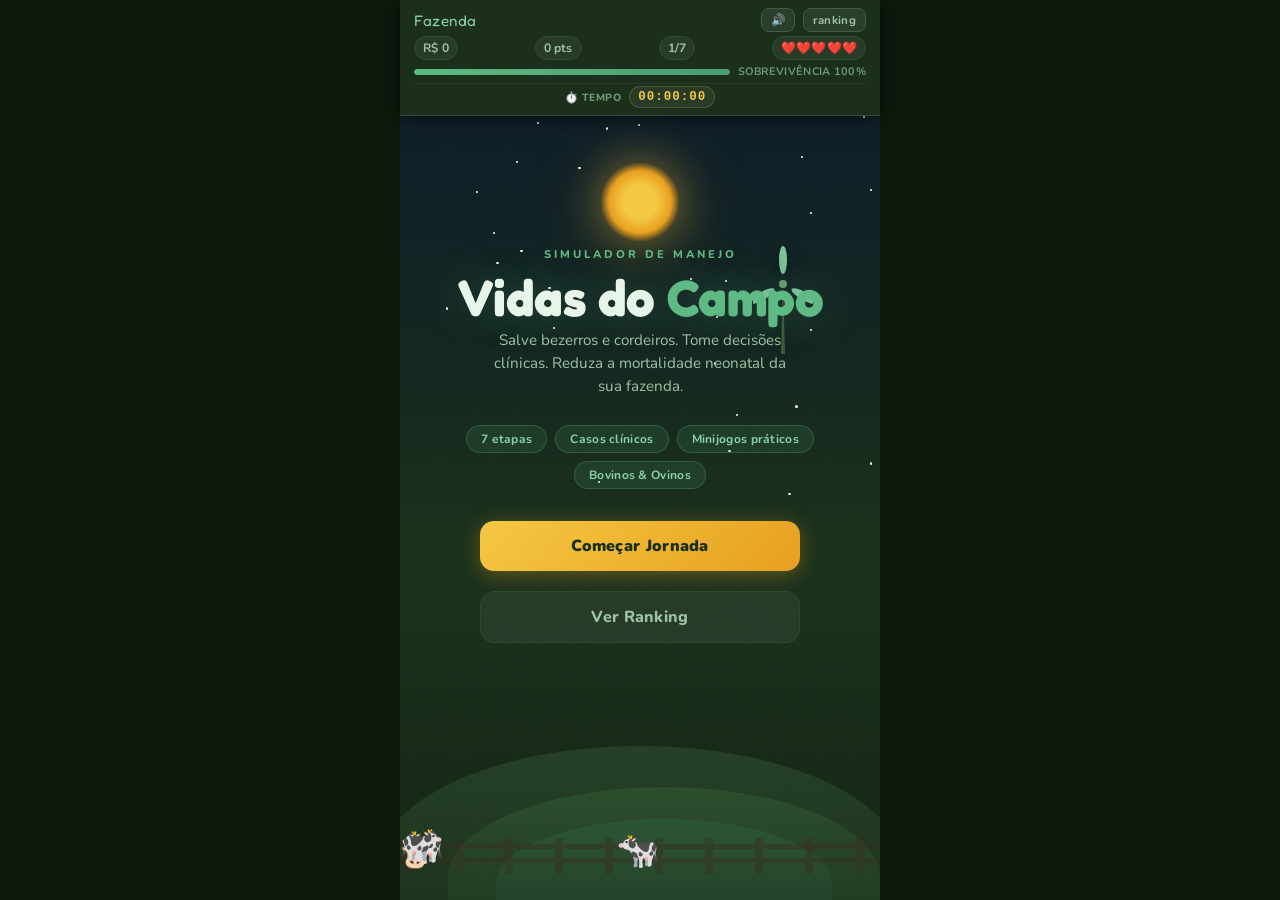
==== index.html @ 90922322 "Rename index2.html to index.html" ====
<!DOCTYPE html>
<html lang="pt-BR">
<head>
    <meta charset="UTF-8">
    <meta name="viewport" content="width=device-width, initial-scale=1.0, maximum-scale=1.0, user-scalable=no">
    <title>Vidas do Campo</title>
    <link href="https://fonts.googleapis.com/css2?family=Nunito:wght@400;600;700;800;900&family=Fredoka+One&display=swap" rel="stylesheet">
    <link rel="stylesheet" href="style2.css">
</head>
<body>
<div id="app">

    <!-- ===== HUD ===== -->
    <div id="hud">
        <div class="hud-row">
            <span id="hud-farm">Fazenda</span>
            <span style="display:flex;gap:8px;align-items:center;">
                <button id="btn-mute" onclick="toggleMute()">🔊</button>
                <button id="btn-ranking-hud" onclick="showRanking()">ranking</button>
            </span>
        </div>
        <div class="hud-row">
            <span class="hud-stat" id="hud-money">R$ 0</span>
            <span class="hud-stat" id="hud-score">0 pts</span>
            <span class="hud-stat" id="hud-station">1/7</span>
            <span class="hud-stat" id="hud-hearts">❤️❤️❤️❤️❤️</span>
        </div>
        <div class="hud-row">
            <div class="survival-track"><div class="survival-fill" id="hud-survival"></div></div>
            <span id="hud-survival-label" class="survival-label">SOBREVIVÊNCIA 100%</span>
        </div>
        <div class="hud-row hud-timer-row">
            <span class="hud-timer-label">⏱️ TEMPO</span>
            <span class="hud-stat hud-timer-stat" id="hud-timer">00:00:00</span>
        </div>
    </div>

    <!-- ===== SPLASH ===== -->
    <div id="screen-splash" class="screen active">
        <div class="splash-bg">
            <!-- SKY GRADIENT -->
            <div class="splash-sky"></div>
            <!-- STARS -->
            <div id="splash-stars"></div>
            <!-- CLOUDS -->
            <div class="splash-cloud cloud-1"></div>
            <div class="splash-cloud cloud-2"></div>
            <div class="splash-cloud cloud-3"></div>
            <!-- SUN pulsante -->
            <div class="splash-sun"></div>
            <!-- WIND TURBINE SVG -->
            <div class="splash-turbine">
                <svg viewBox="0 0 60 120" width="60" height="120" xmlns="http://www.w3.org/2000/svg">
                    <!-- Tower -->
                    <polygon points="28,120 32,120 30,50" fill="#4a6741" opacity="0.8"/>
                    <!-- Hub -->
                    <circle cx="30" cy="50" r="4" fill="#6a9a72"/>
                    <!-- Spinning blades group -->
                    <g id="turbine-blades" style="transform-origin:30px 50px; animation: turbineSpin 3s linear infinite;">
                        <ellipse cx="30" cy="26" rx="4" ry="14" fill="#88d4a8" opacity="0.9" transform="rotate(0 30 50)"/>
                        <ellipse cx="30" cy="26" rx="4" ry="14" fill="#88d4a8" opacity="0.9" transform="rotate(120 30 50)"/>
                        <ellipse cx="30" cy="26" rx="4" ry="14" fill="#88d4a8" opacity="0.9" transform="rotate(240 30 50)"/>
                    </g>
                </svg>
            </div>
            <!-- HILLS -->
            <div class="splash-hills">
                <div class="splash-hill splash-hill-1"></div>
                <div class="splash-hill splash-hill-2"></div>
                <div class="splash-hill splash-hill-3"></div>
            </div>
            <!-- FENCE -->
            <div class="splash-fence">
                <svg viewBox="0 0 480 40" width="100%" xmlns="http://www.w3.org/2000/svg">
                    <g fill="#3d2b1f" opacity="0.7">
                        <rect x="0" y="8" width="480" height="5" rx="2"/>
                        <rect x="0" y="22" width="480" height="5" rx="2"/>
                        <!-- Posts -->
                        <rect x="5" y="2" width="8" height="36" rx="2"/>
                        <rect x="55" y="2" width="8" height="36" rx="2"/>
                        <rect x="105" y="2" width="8" height="36" rx="2"/>
                        <rect x="155" y="2" width="8" height="36" rx="2"/>
                        <rect x="205" y="2" width="8" height="36" rx="2"/>
                        <rect x="255" y="2" width="8" height="36" rx="2"/>
                        <rect x="305" y="2" width="8" height="36" rx="2"/>
                        <rect x="355" y="2" width="8" height="36" rx="2"/>
                        <rect x="405" y="2" width="8" height="36" rx="2"/>
                        <rect x="455" y="2" width="8" height="36" rx="2"/>
                    </g>
                </svg>
            </div>
            <!-- ANIMALS LAYER -->
            <div class="splash-animals-layer" id="animals-layer">
                <!-- Vaca A (caminha dir→esq) -->
                <div class="splash-animal cow-a" id="cow-a"></div>
                <!-- Bezerra seguindo Vaca A -->
                <div class="splash-animal calf-a" id="calf-a"></div>
                <!-- Vaca B (caminha esq→dir) -->
                <div class="splash-animal cow-b" id="cow-b"></div>
                <!-- Vaca C (pastando) -->
                <div class="splash-animal cow-c" id="cow-c"></div>
            </div>
        </div>
        <div class="splash-content">
            <p class="splash-eyebrow">simulador de manejo</p>
            <h1 class="splash-title">Vidas do <span>Campo</span></h1>
            <p class="splash-tagline">Salve bezerros e cordeiros. Tome decisões clínicas. Reduza a mortalidade neonatal da sua fazenda.</p>
            <div class="splash-pills">
                <span class="splash-pill">7 etapas</span>
                <span class="splash-pill">Casos clínicos</span>
                <span class="splash-pill">Minijogos práticos</span>
                <span class="splash-pill">Bovinos &amp; Ovinos</span>
            </div>
            <div class="splash-btns">
                <button class="btn btn-yellow" onclick="switchScreen('screen-setup')">Começar Jornada</button>
                <button class="btn btn-ghost" onclick="showRanking()">Ver Ranking</button>
            </div>
        </div>
    </div>

    <!-- ===== SETUP ===== -->
    <div id="screen-setup" class="screen">
        <div class="setup-hero">
            <span>🏡</span>
            <h2>Criar sua Fazenda</h2>
            <p>Dê um nome e escolha seus animais</p>
        </div>
        <div class="card">
            <label class="field-label">Nome da Fazenda</label>
            <input type="text" id="input-farm" placeholder="Ex: Fazenda Boa Esperança" maxlength="22">

            <label class="field-label">Escolha seu rebanho</label>
            <div class="species-grid">
                <div class="species-card selected" id="spec-bov" onclick="selectSpecies('Bovinos')">
                    <span>🐄</span>
                    <strong>Bovinos</strong>
                    <small>Vacas e bois</small>
                    <div class="diff-tag easy">Fácil</div>
                </div>
                <div class="species-card" id="spec-ovi" onclick="selectSpecies('Ovinos')">
                    <span>🐑</span>
                    <strong>Ovinos</strong>
                    <small>Ovelhas</small>
                    <div class="diff-tag hard">Difícil</div>
                </div>
            </div>
            <div class="mode-desc" id="mode-desc">
                <strong>Modo Bovinos:</strong> Perguntas diretas, mais tempo, mais pistas. Ideal para iniciantes!
            </div>
            <button class="btn btn-primary" onclick="startGame()">Iniciar Jornada</button>
        </div>
    </div>

    <!-- ===== STATION INTRO ===== -->
    <div id="screen-station-intro" class="screen screen-pad" style="justify-content:center;">
        <div class="intro-card-header">
            <span class="station-badge" id="intro-badge">Etapa 1 de 7</span>
            <span class="intro-emoji" id="intro-emoji">🌸</span>
            <h2 class="intro-title" id="intro-title">Título</h2>
        </div>
        <div id="narrative-event" class="narrative-box" style="display:none;"></div>
        <div class="card">
            <p id="intro-text" class="intro-body"></p>
        </div>
        <div id="intro-effects" style="margin:0 16px 16px;"></div>

        <div style="padding:0 16px 20px;">
            <div class="mg-incoming-banner" style="margin-bottom:10px;">🎮 Minijogos práticos a cada 2 questões!</div>
            <button class="btn btn-primary" onclick="startQuiz()">Vamos lá!</button>
        </div>
    </div>

    <!-- ===== QUIZ ===== -->
    <div id="screen-quiz" class="screen" style="padding:14px 16px 80px;">
        <div class="quiz-header">
            <div class="quiz-progress-dots" id="progress-dots"></div>
            <span class="counter-bubble" id="quiz-counter">1/5</span>
        </div>
        <div class="prog-track"><div class="prog-fill" id="quiz-timer" style="background:var(--green2);width:100%;"></div></div>
        <div id="streak-banner">🔥 Em Chamas! Pontos dobrados!</div>
        <span id="quiz-badge" class="badge badge-easy">Fácil</span>

        <div class="svg-box" id="quiz-svg"></div>
        <div id="quiz-question-text" class="question-text"></div>

        <div id="hint-bar">
            <button id="btn-hint" onclick="useHint()">💡 Pedir pista</button>
            <span id="hint-cost-label" class="hint-cost">−40% pontos</span>
        </div>
        <div id="hint-text" class="hint-box"></div>

        <div class="options-grid" id="quiz-options"></div>

        <div id="feedback-box">
            <strong id="feedback-title"></strong>
            <p id="feedback-desc"></p>
            <button class="btn btn-primary" style="margin-top:10px;" id="btn-next" onclick="nextQuestion()">Continuar →</button>
        </div>
    </div>

    <!-- ===== MINIGAME ===== -->
    <div id="screen-minigame" class="screen screen-pad">
        <div class="mg-header">
            <div class="mg-mode-badge" id="mg-mode-badge">Modo Bovino</div>
            <h2 id="mg-title">Minijogo</h2>
            <p id="mg-desc">Descrição aqui</p>
            <div id="mg-timer-bar-wrap"><div id="mg-timer-bar" style="width:100%;"></div></div>
        </div>
        <p class="mg-progress-label" id="mg-progress-label"></p>
        <div id="mg-area" class="mg-area"></div>
        <div id="mg-result">
            <span id="mg-result-icon">✅</span>
            <div id="mg-result-title">Parabéns!</div>
            <div id="mg-consequence" class="mg-consequence"></div>
            <button class="btn btn-purple" onclick="finishMinigame()">Continuar Quiz →</button>
        </div>
    </div>

    <!-- ===== REPORT ===== -->
    <div id="screen-report" class="screen screen-pad">
        <h2 class="section-title">Resultado da Etapa</h2>
        <div class="card">
            <div class="report-row"><span class="report-label">Acertos no Quiz</span><span class="report-value" id="rep-hits">0/5</span></div>
            <div class="report-row"><span class="report-label">Minijogos</span><span class="report-value" id="rep-mg">0</span></div>
            <div class="report-row"><span class="report-label">Sobrevivência Neonatal</span><span class="report-value" id="rep-survival">100%</span></div>
            <div class="report-row"><span class="report-label">Dinheiro Ganho</span><span class="report-value green" id="rep-money">+R$ 0</span></div>
            <div class="vet-tip">
                <strong>💡 Dica do Veterinário</strong>
                <p id="rep-vet"></p>
            </div>
        </div>
        <button class="btn btn-primary" onclick="nextStation()">Próxima Etapa →</button>
    </div>

    <!-- ===== FINAL ===== -->
    <div id="screen-final" class="screen screen-pad">
        <div class="final-hero">
            <span class="final-trophy">🏆</span>
            <h2 class="final-title-text" id="final-title">Título</h2>
            <p class="final-sub" id="final-mode-label"></p>
        </div>
        <div class="card">
            <div class="report-row"><span class="report-label">Pontuação</span><span class="report-value" id="final-score"></span></div>
            <div class="report-row"><span class="report-label">Dinheiro Total</span><span class="report-value" id="final-money"></span></div>
            <div class="report-row"><span class="report-label">Corações Restantes</span><span class="report-value" id="final-hearts"></span></div>
            <div class="report-row"><span class="report-label">Taxa de Sobrevivência</span><span class="report-value" id="final-survival"></span></div>
            <div class="report-row"><span class="report-label">Minijogos Vencidos</span><span class="report-value" id="final-mg"></span></div>
            <div class="report-row" style="border:none;"><span class="report-label">⏱️ Tempo Total</span><span class="report-value green" id="final-time"></span></div>
        </div>
        <button class="btn btn-primary" onclick="showRanking()">Ver Ranking</button>
        <button class="btn btn-outline" onclick="location.reload()">Jogar de Novo</button>
    </div>

    <!-- ===== RANKING ===== -->
    <div id="screen-ranking" class="screen screen-pad">
        <h2 class="section-title">🏆 Top Fazendas</h2>
        <div id="ranking-list"></div>
        <button class="btn btn-outline" onclick="closeRanking()">← Voltar</button>
    </div>

</div>
<script src="script2.js"></script>
<script>
// ===== SPLASH STARS =====
(function() {
    const container = document.getElementById('splash-stars');
    if (!container) return;
    for (let i = 0; i < 40; i++) {
        const star = document.createElement('div');
        star.className = 'splash-star';
        star.style.cssText = `
            top: ${Math.random() * 55}%;
            left: ${Math.random() * 100}%;
            --d: ${2 + Math.random() * 3}s;
            --delay: ${Math.random() * 3}s;
            width: ${Math.random() > 0.8 ? 3 : 2}px;
            height: ${Math.random() > 0.8 ? 3 : 2}px;
        `;
        container.appendChild(star);
    }
})();
</script>
</body>
</html>
---- style2.css ----
/* ===== RESET & BASE ===== */
*, *::before, *::after { box-sizing: border-box; margin: 0; padding: 0; }

:root {
    --earth1: #1a2e1a;
    --earth2: #2d4a2d;
    --earth3: #3d6b3d;
    --green1: #4a9c6d;
    --green2: #5eba85;
    --green3: #88d4a8;
    --green4: #c8f0da;
    --amber: #e8a020;
    --amber2: #f5c842;
    --red: #d94040;
    --blue: #3a7fc1;
    --purple: #7c3aad;
    --bg: #0e1a0e;
    --bg2: #152015;
    --card: #1c2e1c;
    --card2: #243524;
    --text: #e8f5e8;
    --text2: #9ec4a4;
    --text3: #6a9a72;
    --border: #2e4a2e;
    --border2: #3d6040;
    --glow: rgba(94,186,133,0.25);
    --shadow: 0 8px 32px rgba(0,0,0,0.5);
    --shadow2: 0 2px 12px rgba(0,0,0,0.4);
    --r: 16px;
    --font: 'Nunito', sans-serif;
    --font-title: 'Fredoka One', cursive;
}

html, body {
    height: 100%;
    font-family: var(--font);
    background: var(--bg);
    color: var(--text);
    overflow: hidden;
}

#app {
    width: 100%;
    max-width: 480px;
    height: 100vh;
    margin: 0 auto;
    position: relative;
    overflow: hidden;
    background: var(--bg);
}

#app::before {
    content: '';
    position: fixed;
    inset: 0;
    max-width: 480px;
    left: 50%;
    transform: translateX(-50%);
    background-image: url("data:image/svg+xml,%3Csvg viewBox='0 0 256 256' xmlns='http://www.w3.org/2000/svg'%3E%3Cfilter id='noise'%3E%3CfeTurbulence type='fractalNoise' baseFrequency='0.9' numOctaves='4' stitchTiles='stitch'/%3E%3C/filter%3E%3Crect width='100%25' height='100%25' filter='url(%23noise)' opacity='0.03'/%3E%3C/svg%3E");
    pointer-events: none;
    z-index: 1000;
    opacity: 0.4;
}

/* ===== SCREENS ===== */
.screen {
    position: absolute;
    inset: 0;
    display: flex;
    flex-direction: column;
    align-items: center;
    overflow-y: auto;
    padding-top: 96px;
    opacity: 0;
    pointer-events: none;
    transform: translateX(40px);
    transition: opacity .3s ease, transform .3s ease;
}
.screen.active {
    opacity: 1;
    pointer-events: all;
    transform: translateX(0);
}
.screen-pad { padding: 106px 16px 24px; }

/* ===== HUD ===== */
#hud {
    position: fixed;
    top: 0; left: 50%;
    transform: translateX(-50%);
    width: 100%;
    max-width: 480px;
    background: var(--earth1);
    border-bottom: 1px solid var(--border);
    color: var(--text);
    z-index: 100;
    padding: 8px 14px 7px;
    box-shadow: 0 2px 20px rgba(0,0,0,0.6);
}
.hud-row {
    display: flex;
    justify-content: space-between;
    align-items: center;
    margin-bottom: 4px;
}
#hud-farm {
    font-family: var(--font-title);
    font-size: .95rem;
    letter-spacing: .5px;
    color: var(--green3);
}
#hud button {
    background: rgba(255,255,255,.07);
    border: 1px solid var(--border2);
    color: var(--text2);
    border-radius: 8px;
    padding: 3px 9px;
    font-size: .72rem;
    cursor: pointer;
    font-family: var(--font);
    font-weight: 700;
    transition: all .2s;
    letter-spacing: .3px;
}
#hud button:active { background: var(--border2); }
.hud-stat {
    font-size: .76rem;
    font-weight: 700;
    background: rgba(255,255,255,.06);
    padding: 3px 8px;
    border-radius: 20px;
    border: 1px solid var(--border);
    color: var(--text2);
    letter-spacing: .2px;
}
.survival-track {
    flex: 1;
    height: 6px;
    background: rgba(255,255,255,.08);
    border-radius: 99px;
    margin-right: 8px;
    overflow: hidden;
}
.survival-fill {
    height: 100%;
    width: 100%;
    background: linear-gradient(90deg, var(--green1), var(--amber2));
    border-radius: 99px;
    transition: width .6s ease, background .4s;
    box-shadow: 0 0 8px var(--glow);
}
.survival-label {
    font-size: .68rem;
    font-weight: 700;
    white-space: nowrap;
    color: var(--text3);
    letter-spacing: .3px;
    text-transform: uppercase;
}

/* ===== SPLASH ===== */
#screen-splash {
    background: var(--bg);
    justify-content: center;
    gap: 0;
    padding-top: 0 !important;
    overflow: hidden;
}
#screen-splash::after {
    content: '';
    position: absolute;
    bottom: -20px; left: -20px; right: -20px;
    height: 55%;
    background: linear-gradient(180deg, transparent 0%, rgba(74,156,109,0.06) 40%, rgba(26,46,26,0.8) 100%);
    pointer-events: none;
}
.splash-bg {
    position: absolute;
    inset: 0;
    overflow: hidden;
    pointer-events: none;
}
.splash-hills {
    position: absolute;
    bottom: 0; left: 0; right: 0;
    height: 45%;
}
.splash-hill {
    position: absolute;
    bottom: 0;
    border-radius: 50% 50% 0 0 / 80% 80% 0 0;
    opacity: 0.85;
}
.splash-hill-1 { width: 110%; left: -5%; height: 38%; background: var(--earth2); }
.splash-hill-2 { width: 90%; left: 10%; height: 28%; background: var(--earth3); }
.splash-hill-3 { width: 70%; left: 20%; height: 20%; background: var(--green1); opacity: 0.5; }
.splash-star {
    position: absolute;
    width: 2px; height: 2px;
    background: #fff;
    border-radius: 50%;
    animation: twinkle var(--d, 3s) ease-in-out infinite var(--delay, 0s);
}
@keyframes twinkle {
    0%, 100% { opacity: 0.2; transform: scale(1); }
    50% { opacity: 1; transform: scale(1.5); }
}
.splash-sun {
    position: absolute;
    top: 18%; left: 50%;
    transform: translateX(-50%);
    width: 80px; height: 80px;
    border-radius: 50%;
    background: radial-gradient(circle, var(--amber2) 30%, var(--amber) 55%, transparent 75%);
    box-shadow: 0 0 40px rgba(245,200,66,0.4), 0 0 80px rgba(232,160,32,0.2);
    animation: sunPulse 4s ease-in-out infinite;
}
@keyframes sunPulse {
    0%, 100% { box-shadow: 0 0 40px rgba(245,200,66,0.4), 0 0 80px rgba(232,160,32,0.2); }
    50% { box-shadow: 0 0 60px rgba(245,200,66,0.6), 0 0 120px rgba(232,160,32,0.3); }
}
.splash-content {
    position: relative;
    z-index: 10;
    display: flex;
    flex-direction: column;
    align-items: center;
    justify-content: center;
    height: 100%;
    padding: 0 24px;
    text-align: center;
    gap: 0;
}
.splash-eyebrow {
    font-size: .7rem;
    font-weight: 800;
    letter-spacing: 3px;
    text-transform: uppercase;
    color: var(--green2);
    margin-bottom: 10px;
    opacity: 0;
    animation: fadeUp .6s .3s ease forwards;
}
.splash-title {
    font-family: var(--font-title);
    font-size: 3.2rem;
    color: var(--text);
    text-align: center;
    line-height: 1;
    margin-bottom: 6px;
    opacity: 0;
    animation: fadeUp .6s .5s ease forwards;
    text-shadow: 0 0 40px rgba(94,186,133,0.3);
}
.splash-title span { color: var(--green2); }
.splash-tagline {
    font-size: .95rem;
    color: var(--text2);
    text-align: center;
    line-height: 1.5;
    margin-bottom: 28px;
    opacity: 0;
    animation: fadeUp .6s .7s ease forwards;
    max-width: 300px;
}
.splash-pills {
    display: flex;
    gap: 8px;
    margin-bottom: 32px;
    flex-wrap: wrap;
    justify-content: center;
    opacity: 0;
    animation: fadeUp .6s .9s ease forwards;
}
.splash-pill {
    background: rgba(94,186,133,0.12);
    border: 1px solid rgba(94,186,133,0.25);
    color: var(--green3);
    border-radius: 99px;
    padding: 5px 14px;
    font-size: .75rem;
    font-weight: 700;
    letter-spacing: .3px;
}
.splash-btns {
    display: flex;
    flex-direction: column;
    gap: 10px;
    width: 100%;
    max-width: 320px;
    opacity: 0;
    animation: fadeUp .6s 1.1s ease forwards;
}
@keyframes fadeUp {
    from { opacity: 0; transform: translateY(20px); }
    to { opacity: 1; transform: translateY(0); }
}

/* ===== SETUP ===== */
#screen-setup { background: var(--bg); }
.setup-hero {
    text-align: center;
    padding: 20px 16px 0;
    width: 100%;
}
.setup-hero span { font-size: 2.5rem; display: block; margin-bottom: 4px; }
.setup-hero h2 { font-family: var(--font-title); font-size: 1.8rem; color: var(--text); }
.setup-hero p { color: var(--text2); font-size: .9rem; margin-top: 4px; }

.card {
    background: var(--card);
    border-radius: var(--r);
    box-shadow: var(--shadow);
    padding: 20px;
    margin: 14px 16px;
    width: calc(100% - 32px);
    border: 1px solid var(--border);
}
.field-label {
    display: block;
    font-weight: 700;
    color: var(--text2);
    margin-bottom: 6px;
    margin-top: 12px;
    font-size: .85rem;
    text-transform: uppercase;
    letter-spacing: .5px;
}
input[type=text] {
    width: 100%;
    padding: 12px 14px;
    border: 1.5px solid var(--border);
    border-radius: 12px;
    font-family: var(--font);
    font-size: 1rem;
    color: var(--text);
    background: var(--bg2);
    outline: none;
    transition: border .2s;
}
input[type=text]:focus { border-color: var(--green2); }
.species-grid {
    display: grid;
    grid-template-columns: 1fr 1fr;
    gap: 10px;
    margin: 10px 0;
}
.species-card {
    background: var(--bg2);
    border: 2px solid var(--border);
    border-radius: 14px;
    padding: 16px 10px;
    text-align: center;
    cursor: pointer;
    transition: all .2s;
    position: relative;
}
.species-card span { font-size: 2.2rem; display: block; }
.species-card strong { display: block; font-size: .95rem; color: var(--text); margin: 4px 0 2px; }
.species-card small { color: var(--text3); font-size: .78rem; }
.species-card.selected {
    border-color: var(--green2);
    background: rgba(94,186,133,0.1);
    box-shadow: 0 0 0 3px rgba(94,186,133,.2);
}
.species-card:active { transform: scale(.97); }
.diff-tag {
    margin-top: 6px;
    display: inline-block;
    border-radius: 99px;
    padding: 2px 10px;
    font-size: .72rem;
    font-weight: 700;
}
.diff-tag.easy { background: rgba(94,186,133,0.15); color: var(--green2); }
.diff-tag.hard { background: rgba(217,64,64,0.15); color: var(--red); }
.mode-desc {
    background: var(--bg2);
    border-radius: 10px;
    padding: 10px 12px;
    font-size: .85rem;
    color: var(--text2);
    margin: 8px 0 16px;
    border-left: 3px solid var(--green2);
}

/* ===== BUTTONS ===== */
.btn {
    display: block;
    width: 100%;
    padding: 14px;
    border: none;
    border-radius: 14px;
    font-family: var(--font);
    font-size: 1rem;
    font-weight: 800;
    cursor: pointer;
    transition: all .2s;
    margin-bottom: 10px;
    letter-spacing: .3px;
}
.btn:active { transform: scale(.97); }
.btn-primary {
    background: linear-gradient(135deg, var(--green1), var(--earth3));
    color: #fff;
    box-shadow: 0 4px 20px rgba(74,156,109,.35);
    border: 1px solid rgba(255,255,255,.1);
}
.btn-primary:hover { box-shadow: 0 6px 28px rgba(74,156,109,.5); }
.btn-yellow {
    background: linear-gradient(135deg, var(--amber2), var(--amber));
    color: var(--earth1);
    box-shadow: 0 4px 20px rgba(232,160,32,.35);
    font-weight: 900;
}
.btn-ghost {
    background: rgba(255,255,255,.05);
    color: var(--text2);
    border: 1.5px solid var(--border);
}
.btn-outline {
    background: transparent;
    color: var(--green2);
    border: 1.5px solid var(--border2);
}
.btn-purple {
    background: linear-gradient(135deg, #9d50d4, var(--purple));
    color: #fff;
    box-shadow: 0 4px 20px rgba(124,58,173,.35);
}

/* ===== STATION INTRO ===== */
.intro-card-header {
    text-align: center;
    padding: 20px 16px 0;
    width: 100%;
}
.station-badge {
    background: var(--earth3);
    color: var(--green3);
    border-radius: 99px;
    padding: 4px 14px;
    font-size: .72rem;
    font-weight: 800;
    display: inline-block;
    margin-bottom: 10px;
    letter-spacing: 1px;
    text-transform: uppercase;
    border: 1px solid var(--border2);
}
.intro-emoji { font-size: 3rem; display: block; margin-bottom: 8px; }
.intro-title { font-family: var(--font-title); font-size: 1.7rem; color: var(--text); }
.intro-body { color: var(--text2); line-height: 1.7; font-size: .93rem; }
.intro-effect-item {
    display: flex;
    align-items: center;
    gap: 10px;
    background: var(--bg2);
    border-radius: 10px;
    padding: 9px 12px;
    margin-bottom: 6px;
    border: 1px solid var(--border);
    font-size: .88rem;
    font-weight: 600;
    color: var(--text2);
}

/* ===== QUIZ ===== */
#screen-quiz { background: var(--bg); padding-top: 100px; }
.quiz-header {
    display: flex;
    justify-content: space-between;
    align-items: center;
    width: 100%;
    margin-bottom: 8px;
}
.quiz-progress-dots { display: flex; gap: 6px; }
.q-dot {
    width: 10px; height: 10px;
    border-radius: 50%;
    background: var(--border);
    transition: all .3s;
    border: 1px solid var(--border2);
}
.q-dot.correct { background: var(--green2); border-color: var(--green2); box-shadow: 0 0 6px var(--glow); }
.q-dot.wrong { background: var(--red); border-color: var(--red); }
.q-dot.active { background: var(--amber2); border-color: var(--amber); transform: scale(1.3); box-shadow: 0 0 8px rgba(245,200,66,0.5); }
.counter-bubble {
    background: var(--earth2);
    color: var(--text2);
    border-radius: 99px;
    padding: 3px 11px;
    font-size: .76rem;
    font-weight: 700;
    border: 1px solid var(--border);
    letter-spacing: .3px;
}
.prog-track {
    width: 100%;
    height: 5px;
    background: var(--border);
    border-radius: 99px;
    overflow: hidden;
    margin-bottom: 10px;
}
.prog-fill {
    height: 100%;
    border-radius: 99px;
    transition: width .1s linear;
}
#streak-banner {
    display: none;
    background: linear-gradient(90deg, #c45c20, var(--amber));
    color: #fff;
    border-radius: 10px;
    padding: 8px 14px;
    font-weight: 800;
    font-size: .85rem;
    margin-bottom: 8px;
    text-align: center;
    animation: pulse 1.2s ease-in-out infinite;
    letter-spacing: .3px;
}
#streak-banner.show { display: block; }
@keyframes pulse { 0%,100%{ transform: scale(1); } 50%{ transform: scale(1.015); } }
.badge {
    display: inline-block;
    border-radius: 99px;
    padding: 3px 12px;
    font-size: .72rem;
    font-weight: 800;
    margin-bottom: 8px;
    letter-spacing: .5px;
    text-transform: uppercase;
}
.badge-easy { background: rgba(94,186,133,0.15); color: var(--green2); border: 1px solid rgba(94,186,133,0.25); }
.badge-medium { background: rgba(232,160,32,0.15); color: var(--amber2); border: 1px solid rgba(232,160,32,0.25); }
.badge-hard { background: rgba(217,64,64,0.15); color: #e06060; border: 1px solid rgba(217,64,64,0.25); }
.badge-clinical { background: rgba(124,58,173,0.15); color: #b07ee0; border: 1px solid rgba(124,58,173,0.25); }
.svg-box {
    width: 100%;
    background: var(--card);
    border-radius: 14px;
    border: 1px solid var(--border);
    overflow: hidden;
    margin-bottom: 12px;
    min-height: 60px;
    display: flex;
    align-items: center;
    justify-content: center;
    font-size: 2.5rem;
    padding: 12px;
}
.svg-box:empty { display: none; }
.question-text {
    font-size: 1rem;
    font-weight: 700;
    color: var(--text);
    line-height: 1.55;
    margin-bottom: 12px;
    text-align: left;
}
#hint-bar { display: flex; align-items: center; gap: 8px; margin-bottom: 6px; }
#btn-hint {
    background: rgba(232,160,32,0.15);
    color: var(--amber);
    border: 1px solid rgba(232,160,32,0.3);
    border-radius: 10px;
    padding: 6px 14px;
    font-family: var(--font);
    font-size: .82rem;
    font-weight: 700;
    cursor: pointer;
    transition: all .2s;
}
#btn-hint:disabled { opacity: .4; cursor: not-allowed; }
.hint-cost { font-size: .73rem; color: var(--text3); font-weight: 600; }
.hint-box {
    background: rgba(232,160,32,0.08);
    border: 1px solid rgba(232,160,32,0.2);
    border-radius: 10px;
    padding: 10px 12px;
    font-size: .88rem;
    color: var(--amber);
    margin-bottom: 8px;
    display: none;
    font-style: italic;
}
.hint-box.show { display: block; }
.options-grid { display: flex; flex-direction: column; gap: 8px; width: 100%; }
.opt-btn {
    width: 100%;
    background: var(--card);
    border: 1.5px solid var(--border);
    border-radius: 13px;
    padding: 12px 16px;
    text-align: left;
    font-family: var(--font);
    font-size: .93rem;
    font-weight: 600;
    color: var(--text);
    cursor: pointer;
    transition: all .18s;
    display: flex;
    align-items: center;
    gap: 10px;
}
.opt-btn:hover:not(:disabled) { border-color: var(--border2); background: var(--card2); transform: translateX(2px); }
.opt-btn:active { transform: scale(.98); }
.opt-btn.correct {
    background: rgba(94,186,133,0.15);
    border-color: var(--green2);
    color: var(--green3);
    animation: correctPop .3s ease;
}
@keyframes correctPop { 0%{ transform: scale(1); } 50%{ transform: scale(1.02); } 100%{ transform: scale(1); } }
.opt-btn.wrong {
    background: rgba(217,64,64,0.12);
    border-color: var(--red);
    color: #e08080;
    animation: wrongShake .3s ease;
}
@keyframes wrongShake { 0%,100%{ transform: translateX(0); } 25%{ transform: translateX(-6px); } 75%{ transform: translateX(4px); } }
.opt-letter {
    min-width: 26px; height: 26px;
    background: var(--bg2);
    border-radius: 7px;
    display: flex;
    align-items: center;
    justify-content: center;
    font-weight: 800;
    font-size: .8rem;
    color: var(--text3);
    flex-shrink: 0;
    border: 1px solid var(--border);
}
.opt-btn.correct .opt-letter { background: var(--green2); color: var(--earth1); border-color: var(--green2); }
.opt-btn.wrong .opt-letter { background: var(--red); color: #fff; border-color: var(--red); }
#feedback-box {
    display: none;
    background: var(--card);
    border-radius: 14px;
    padding: 14px;
    margin-top: 10px;
    border: 1px solid var(--border);
    box-shadow: var(--shadow2);
    animation: slideUp .25s ease;
}
@keyframes slideUp { from{ opacity: 0; transform: translateY(10px); } to{ opacity: 1; transform: translateY(0); } }
#feedback-box.show { display: block; }
#feedback-title { font-size: 1rem; display: block; margin-bottom: 4px; font-weight: 800; }
#feedback-desc { color: var(--text2); font-size: .86rem; line-height: 1.6; }

/* ===== MINIGAME ===== */
#screen-minigame { background: var(--bg); }
.mg-header {
    width: 100%;
    background: var(--earth1);
    border-bottom: 1px solid var(--border);
    color: var(--text);
    padding: 12px 16px 10px;
    border-radius: 0 0 20px 20px;
    margin-bottom: 14px;
    text-align: center;
    box-shadow: 0 4px 20px rgba(0,0,0,0.4);
}
.mg-mode-badge {
    display: inline-block;
    background: rgba(94,186,133,0.15);
    border: 1px solid var(--border2);
    color: var(--green2);
    border-radius: 99px;
    padding: 2px 12px;
    font-size: .7rem;
    font-weight: 700;
    margin-bottom: 6px;
    letter-spacing: .5px;
    text-transform: uppercase;
}
.mg-header h2 { font-family: var(--font-title); font-size: 1.5rem; margin-bottom: 4px; color: var(--text); }
.mg-header p { font-size: .83rem; opacity: .75; line-height: 1.4; color: var(--text2); }
#mg-timer-bar-wrap {
    width: 100%;
    height: 5px;
    background: rgba(255,255,255,.1);
    border-radius: 99px;
    overflow: hidden;
    margin-top: 10px;
}
#mg-timer-bar {
    height: 100%;
    background: linear-gradient(90deg, var(--green2), var(--amber2));
    border-radius: 99px;
    transition: width .1s linear, background .3s;
}
.mg-progress-label {
    font-size: .82rem;
    font-weight: 700;
    color: var(--text3);
    text-align: center;
    margin-bottom: 10px;
    padding: 0 16px;
    text-transform: uppercase;
    letter-spacing: .5px;
}
.mg-area {
    width: 100%;
    padding: 0 16px;
    flex: 1;
    display: flex;
    flex-direction: column;
    gap: 8px;
}

/* ── Botões de diagnóstico / decisão ── */
.mg-symptom-box {
    background: var(--earth2);
    border: 1px solid var(--border2);
    color: var(--text);
    border-radius: 16px;
    padding: 16px;
    text-align: center;
    margin-bottom: 10px;
    width: 100%;
    box-shadow: var(--shadow2);
}
.mg-symptom-box .animal-emoji { font-size: 2.5rem; display: block; margin-bottom: 6px; }
.mg-symptom-list { list-style: none; text-align: left; margin-top: 8px; }
.mg-symptom-list li { padding: 4px 0; font-size: .87rem; color: var(--text2); }

.mg-diag-btn {
    background: var(--card);
    border: 1.5px solid var(--border);
    border-radius: 13px;
    padding: 12px 16px;
    font-family: var(--font);
    font-size: .92rem;
    font-weight: 700;
    color: var(--text);
    cursor: pointer;
    width: 100%;
    text-align: left;
    transition: all .2s;
    display: flex;
    align-items: center;
    gap: 8px;
}
.mg-diag-btn:hover:not(:disabled) { border-color: var(--border2); background: var(--card2); transform: translateX(2px); }
.mg-diag-btn:active { transform: scale(.97); }
.mg-diag-btn.selected-correct { background: rgba(94,186,133,0.15); border-color: var(--green2); color: var(--green3); }
.mg-diag-btn.selected-wrong { background: rgba(217,64,64,0.12); border-color: var(--red); color: #e08080; }

.mg-decision-case {
    background: var(--card);
    border: 1px solid var(--border);
    border-radius: 14px;
    padding: 14px;
    text-align: center;
    font-size: .93rem;
    font-weight: 600;
    color: var(--text2);
    margin-bottom: 10px;
    line-height: 1.5;
}

/* ── Grid de alvos ── */
.mg-alvo-grid {
    display: grid;
    grid-template-columns: repeat(3, 1fr);
    gap: 8px;
}
.mg-alvo-item {
    background: var(--card);
    border: 1.5px solid var(--border);
    border-radius: 13px;
    padding: 12px 8px;
    text-align: center;
    cursor: pointer;
    transition: all .2s;
    font-size: 1.6rem;
}
.mg-alvo-item span { display: block; font-size: .7rem; font-weight: 700; color: var(--text3); margin-top: 4px; }
.mg-alvo-item:active { transform: scale(.93); }
.mg-alvo-item.hit-correct { background: rgba(94,186,133,0.15); border-color: var(--green2); animation: pop .3s; }
.mg-alvo-item.hit-wrong { background: rgba(217,64,64,0.12); border-color: var(--red); animation: shake .3s; }
.mg-alvo-item.disabled { pointer-events: none; opacity: .4; }
@keyframes pop { 0%{ transform: scale(1); } 50%{ transform: scale(1.2); } 100%{ transform: scale(1); } }
@keyframes shake { 0%,100%{ transform: translateX(0); } 25%,75%{ transform: translateX(-4px); } 50%{ transform: translateX(4px); } }

/* ── Errado ou Certo ── */
.mg-erracerto-case {
    background: var(--card);
    border: 1px solid var(--border);
    border-radius: 14px;
    padding: 18px;
    text-align: center;
    font-size: .97rem;
    font-weight: 600;
    color: var(--text2);
    margin-bottom: 14px;
    line-height: 1.6;
    min-height: 100px;
    display: flex;
    align-items: center;
    justify-content: center;
    transition: all .3s;
}
.mg-erracerto-case.flashing-correct { background: rgba(94,186,133,0.15); border-color: var(--green2); }
.mg-erracerto-case.flashing-wrong { background: rgba(217,64,64,0.12); border-color: var(--red); }
.mg-erracerto-btns { display: grid; grid-template-columns: 1fr 1fr; gap: 10px; }
.mg-erracerto-btn {
    padding: 18px;
    border: none;
    border-radius: 14px;
    font-family: var(--font);
    font-size: 1.5rem;
    font-weight: 800;
    cursor: pointer;
    transition: all .2s;
    border: 2px solid transparent;
}
.mg-erracerto-btn:active { transform: scale(.95); }
.mg-erracerto-btn.yes { background: rgba(94,186,133,0.15); color: var(--green2); border-color: var(--border2); }
.mg-erracerto-btn.no { background: rgba(217,64,64,0.12); color: #e06060; border-color: var(--border); }

/* ── Score mini ── */
.mg-score-mini {
    background: rgba(94,186,133,0.1);
    border-radius: 10px;
    padding: 6px 12px;
    font-weight: 700;
    font-size: .83rem;
    color: var(--green2);
    text-align: center;
    margin-bottom: 6px;
    border: 1px solid var(--border);
}

/* ── Botão TAP (corrida do colostro) ── */
.mg-tap-btn {
    background: linear-gradient(135deg, var(--earth3), var(--green1));
    border: 2px solid var(--green2);
    border-radius: 20px;
    padding: 28px 20px;
    font-family: var(--font-title);
    font-size: 2.6rem;
    color: #fff;
    cursor: pointer;
    width: 100%;
    text-align: center;
    transition: transform .1s, box-shadow .2s;
    box-shadow: 0 6px 24px rgba(74,156,109,.4);
    line-height: 1.2;
    user-select: none;
    -webkit-user-select: none;
}
.mg-tap-btn span { display: block; font-family: var(--font); font-size: 1rem; font-weight: 800; margin-top: 6px; opacity: .9; }
.mg-tap-btn:active { transform: scale(.93); box-shadow: 0 2px 10px rgba(74,156,109,.3); }

/* ── Botão HOLD (mergulho iodo) ── */
.mg-hold-btn {
    background: linear-gradient(135deg, rgba(232,160,32,0.2), rgba(245,200,66,0.15));
    border: 2px solid var(--amber);
    border-radius: 20px;
    padding: 30px 20px;
    font-family: var(--font-title);
    font-size: 2.4rem;
    color: var(--amber2);
    cursor: pointer;
    width: 100%;
    text-align: center;
    transition: all .2s;
    box-shadow: 0 4px 20px rgba(232,160,32,.25);
    line-height: 1.2;
    user-select: none;
    -webkit-user-select: none;
    touch-action: none;
    position: relative;
    overflow: hidden;
}
.mg-hold-btn span { display: block; font-family: var(--font); font-size: .95rem; font-weight: 800; margin-top: 6px; }
.mg-hold-btn.holding {
    border-color: var(--amber2);
    box-shadow: 0 0 30px rgba(245,200,66,.5);
    animation: holdPulse .4s ease-in-out infinite;
}
@keyframes holdPulse { 0%,100%{ transform: scale(1); } 50%{ transform: scale(1.03); } }

/* ── Termômetro visual ── */
.mg-thermometer-display {
    display: flex;
    flex-direction: column;
    align-items: center;
    gap: 10px;
    padding: 16px;
    background: var(--card);
    border-radius: 16px;
    border: 1px solid var(--border);
    margin-bottom: 12px;
}
.therm-tube {
    width: 28px;
    height: 100px;
    background: rgba(255,255,255,0.08);
    border-radius: 99px;
    border: 2px solid var(--border2);
    overflow: hidden;
    display: flex;
    align-items: flex-end;
    position: relative;
}
.therm-mercury {
    width: 100%;
    background: linear-gradient(180deg, #e06060, #d94040);
    border-radius: 99px;
    transition: height .8s ease;
    min-height: 8px;
}
.therm-reading {
    font-family: var(--font-title);
    font-size: 2rem;
    color: var(--text);
    letter-spacing: 1px;
}

/* ── Calendário vacinal ── */
.mg-vaccine-timeline {
    display: flex;
    align-items: center;
    gap: 8px;
    background: var(--card);
    border-radius: 14px;
    padding: 16px;
    border: 1px solid var(--border);
    margin-bottom: 12px;
    overflow-x: auto;
}
.vt-label {
    font-size: .72rem;
    font-weight: 800;
    color: var(--text3);
    white-space: nowrap;
    letter-spacing: .5px;
}
.vt-track {
    display: flex;
    align-items: center;
    gap: 6px;
    flex: 1;
    justify-content: space-between;
}
.vt-point {
    background: var(--bg2);
    border: 2px solid var(--border);
    border-radius: 10px;
    padding: 10px 8px;
    font-size: .72rem;
    font-weight: 800;
    color: var(--text2);
    cursor: pointer;
    text-align: center;
    transition: all .2s;
    min-width: 48px;
    white-space: nowrap;
}
.vt-point:active { transform: scale(.93); }
.vt-point.correct-point { border-color: rgba(94,186,133,0.4); background: rgba(94,186,133,0.08); color: var(--green3); }
.vt-point.vt-selected-correct { background: rgba(94,186,133,0.3); border-color: var(--green2); color: #fff; animation: pop .3s; }
.vt-point.vt-selected-wrong { background: rgba(217,64,64,0.2); border-color: var(--red); color: #e08080; animation: shake .3s; }
.vt-point.vt-highlight { box-shadow: 0 0 0 3px var(--green2); }

/* ── Animal SVG para injeção ── */
.mg-animal-svg {
    background: var(--card);
    border-radius: 16px;
    border: 1px solid var(--border);
    padding: 12px;
    margin-bottom: 10px;
}
.inj-zone { cursor: pointer; transition: all .2s; }
.inj-zone:hover { opacity: 0.8 !important; }

/* ── Resultado do minigame ── */
#mg-result {
    display: none;
    flex-direction: column;
    align-items: center;
    justify-content: center;
    gap: 12px;
    padding: 24px 16px;
    text-align: center;
}
#mg-result.show { display: flex; }
#mg-result-icon { font-size: 3.5rem; }
#mg-result-title {
    font-family: var(--font-title);
    font-size: 1.8rem;
    color: var(--text);
}
.mg-consequence {
    background: var(--card);
    border-radius: 12px;
    padding: 12px 16px;
    border: 1px solid var(--border);
    font-size: .88rem;
    color: var(--text2);
    line-height: 1.5;
    max-width: 340px;
}

/* ===== REPORT ===== */
.section-title {
    font-family: var(--font-title);
    font-size: 1.6rem;
    color: var(--text);
    margin-bottom: 4px;
    text-align: center;
}
.section-sub {
    color: var(--text2);
    font-size: .88rem;
    text-align: center;
    margin-bottom: 16px;
}
.report-row {
    display: flex;
    justify-content: space-between;
    align-items: center;
    padding: 10px 0;
    border-bottom: 1px solid var(--border);
}
.report-label { font-size: .88rem; color: var(--text3); font-weight: 600; }
.report-value { font-weight: 800; color: var(--text); font-size: .93rem; }
.report-value.green { color: var(--green2); }
.vet-tip {
    background: rgba(94,186,133,0.06);
    border-radius: 10px;
    padding: 12px;
    margin-top: 12px;
    border-left: 3px solid var(--green2);
}
.vet-tip strong { font-size: .85rem; color: var(--green2); display: block; margin-bottom: 4px; }
.vet-tip p { font-size: .84rem; color: var(--text2); line-height: 1.6; }

/* ===== FINAL ===== */
.final-hero {
    text-align: center;
    padding: 20px 16px 0;
    width: 100%;
}
.final-trophy {
    font-size: 4.5rem;
    display: block;
    animation: trophyBounce 2s ease-in-out infinite;
    filter: drop-shadow(0 0 20px rgba(245,200,66,0.5));
}
@keyframes trophyBounce {
    0%,100% { transform: translateY(0) rotate(-3deg); }
    50% { transform: translateY(-10px) rotate(3deg); }
}
.final-title-text { font-family: var(--font-title); font-size: 2rem; color: var(--text); margin: 10px 0 4px; }
.final-sub { color: var(--text2); font-size: .88rem; }

/* ===== RANKING ===== */
.rank-item {
    background: var(--card);
    border-radius: 14px;
    padding: 12px 16px;
    margin-bottom: 8px;
    border: 1px solid var(--border);
    display: flex;
    align-items: center;
    gap: 12px;
    transition: border-color .2s;
}
.rank-item:first-child { border-color: rgba(255,215,0,0.4); background: rgba(255,215,0,0.05); }
.rank-pos {
    width: 32px; height: 32px;
    border-radius: 50%;
    background: var(--bg2);
    border: 1px solid var(--border);
    display: flex;
    align-items: center;
    justify-content: center;
    font-weight: 800;
    color: var(--text2);
    flex-shrink: 0;
    font-size: .88rem;
}
.rank-pos.gold { background: rgba(255,215,0,0.2); color: #ffd700; border-color: rgba(255,215,0,0.4); }
.rank-pos.silver { background: rgba(192,192,192,0.15); color: #c0c0c0; border-color: rgba(192,192,192,0.3); }
.rank-pos.bronze { background: rgba(205,127,50,0.15); color: #cd7f32; border-color: rgba(205,127,50,0.3); }
.rank-info { flex: 1; }
.rank-name { font-weight: 800; font-size: .93rem; color: var(--text); }
.rank-meta { font-size: .76rem; color: var(--text3); }
.rank-score { font-weight: 800; color: var(--green2); }

/* ===== ANIMATIONS ===== */
.score-float {
    position: fixed;
    font-family: var(--font-title);
    font-size: 1.4rem;
    color: var(--green2);
    pointer-events: none;
    z-index: 999;
    animation: floatUp .9s forwards;
    text-shadow: 0 2px 8px rgba(0,0,0,0.5);
}
.score-float.negative { color: var(--red); }
@keyframes floatUp {
    0%{ transform: translateY(0) scale(1); opacity: 1; }
    30%{ transform: translateY(-20px) scale(1.2); opacity: 1; }
    100%{ transform: translateY(-70px) scale(0.9); opacity: 0; }
}
.particle {
    position: fixed;
    pointer-events: none;
    z-index: 998;
    border-radius: 50%;
    animation: particleFly var(--dur, .8s) ease-out forwards;
}
@keyframes particleFly {
    0%{ transform: translate(0,0) scale(1); opacity: 1; }
    100%{ transform: translate(var(--tx, 0), var(--ty, -60px)) scale(0); opacity: 0; }
}

/* ===== MISC ===== */
::-webkit-scrollbar { width: 4px; }
::-webkit-scrollbar-track { background: var(--bg); }
::-webkit-scrollbar-thumb { background: var(--border2); border-radius: 99px; }
.screen.active { background: var(--bg); }
#screen-splash.active, #screen-setup.active, #screen-station-intro.active { background: var(--bg); }

/* ── Narrativa das estações ── */
.narrative-box {
    background: var(--earth2);
    border: 1px solid var(--border2);
    border-radius: 12px;
    padding: 12px 14px;
    margin: 0 16px 10px;
    font-size: .88rem;
    color: var(--text2);
    font-style: italic;
    line-height: 1.6;
    border-left: 3px solid var(--amber);
}

/* ── Indicador de minigame em breve ── */
.mg-incoming-banner {
    background: linear-gradient(135deg, rgba(124,58,173,0.2), rgba(157,80,212,0.15));
    border: 1px solid rgba(124,58,173,0.4);
    border-radius: 10px;
    padding: 8px 14px;
    font-size: .8rem;
    font-weight: 800;
    color: #b07ee0;
    text-align: center;
    letter-spacing: .3px;
    animation: pulse 1.5s ease-in-out infinite;
}

/* ── Prioridade (tap-to-order) ── */
.mg-priority-item {
    background: var(--card);
    border: 1.5px solid var(--border);
    border-radius: 13px;
    padding: 12px 16px;
    font-family: var(--font);
    font-size: .88rem;
    font-weight: 700;
    color: var(--text);
    cursor: pointer;
    display: flex;
    align-items: center;
    gap: 10px;
    transition: all .2s;
    user-select: none;
}
.mg-priority-item.placed { background: rgba(94,186,133,0.1); border-color: var(--green2); color: var(--green3); }
.mg-priority-item.wrong-place { background: rgba(217,64,64,0.1); border-color: var(--red); color: #e08080; }
/* ===== NEW ADDITIONS ===== */

/* ── HUD Timer Row ── */
.hud-timer-row {
    justify-content: center;
    gap: 8px;
    margin-bottom: 0;
    padding-top: 2px;
    border-top: 1px solid rgba(255,255,255,0.05);
}
.hud-timer-label {
    font-size: .65rem;
    font-weight: 800;
    color: var(--text3);
    text-transform: uppercase;
    letter-spacing: .5px;
}
.hud-timer-stat {
    font-family: 'Courier New', monospace !important;
    font-size: .78rem !important;
    letter-spacing: 1px !important;
    color: var(--amber2) !important;
    border-color: rgba(245,200,66,0.2) !important;
}

/* ── Turbine Animation ── */
@keyframes turbineSpin {
    from { transform: rotate(0deg); }
    to { transform: rotate(360deg); }
}

/* ── Splash sky gradient ── */
.splash-sky {
    position: absolute;
    inset: 0;
    background: linear-gradient(180deg, #0b1a2e 0%, #1a2e1a 60%, var(--bg) 100%);
}

/* ── Clouds ── */
.splash-cloud {
    position: absolute;
    background: rgba(255,255,255,0.06);
    border-radius: 50px;
    pointer-events: none;
}
.splash-cloud::before, .splash-cloud::after {
    content: '';
    position: absolute;
    background: inherit;
    border-radius: 50%;
}
.cloud-1 {
    width: 120px; height: 30px;
    top: 22%; left: -140px;
    animation: cloudDrift 20s linear infinite;
}
.cloud-1::before { width: 50px; height: 40px; top: -20px; left: 15px; }
.cloud-1::after { width: 35px; height: 30px; top: -15px; left: 55px; }
.cloud-2 {
    width: 90px; height: 22px;
    top: 32%; left: -110px;
    animation: cloudDrift 28s linear infinite 8s;
    opacity: 0.5;
}
.cloud-2::before { width: 40px; height: 32px; top: -18px; left: 10px; }
.cloud-3 {
    width: 70px; height: 18px;
    top: 18%; left: -90px;
    animation: cloudDrift 22s linear infinite 14s;
    opacity: 0.4;
}
@keyframes cloudDrift {
    0% { left: -160px; }
    100% { left: 520px; }
}

/* ── Turbine position on splash ── */
.splash-turbine {
    position: absolute;
    top: 26%;
    right: 14%;
    z-index: 5;
    filter: drop-shadow(0 4px 8px rgba(0,0,0,0.4));
}

/* ── Animals Layer ── */
.splash-animals-layer {
    position: absolute;
    bottom: 28px;
    left: 0; right: 0;
    height: 64px;
    z-index: 6;
    pointer-events: none;
}
.splash-animal {
    position: absolute;
    font-size: 2.2rem;
    line-height: 1;
}
/* Cow A — walks right to left, then flips back */
.cow-a {
    bottom: 8px;
    animation: cowWalkRL 14s linear infinite;
}
/* Calf — follows Cow A with slight lag */
.calf-a {
    bottom: 4px;
    font-size: 1.5rem;
    animation: cowWalkRL 14s linear infinite 1.5s;
}
/* Cow B — walks left to right (opposite) */
.cow-b {
    bottom: 10px;
    animation: cowWalkLR 18s linear infinite 4s;
    transform: scaleX(-1);
}
/* Cow C — grazing (head bobs down/up) */
.cow-c {
    bottom: 4px;
    left: 45%;
    animation: cowGraze 2.5s ease-in-out infinite;
}

@keyframes cowWalkRL {
    0%   { left: 105%; transform: scaleX(1); }
    48%  { left: -15%; transform: scaleX(1); }
    50%  { left: -15%; transform: scaleX(-1); }
    98%  { left: 105%; transform: scaleX(-1); }
    100% { left: 105%; transform: scaleX(1); }
}
@keyframes cowWalkLR {
    0%   { left: -15%; transform: scaleX(-1); }
    48%  { left: 105%; transform: scaleX(-1); }
    50%  { left: 105%; transform: scaleX(1); }
    98%  { left: -15%; transform: scaleX(1); }
    100% { left: -15%; transform: scaleX(-1); }
}
@keyframes cowGraze {
    0%, 100% { transform: translateY(0); }
    30%, 70% { transform: translateY(6px); }
    50% { transform: translateY(8px); }
}

/* ── Fence decoration ── */
.splash-fence {
    position: absolute;
    bottom: 18px;
    left: 0; right: 0;
    z-index: 5;
    pointer-events: none;
    opacity: 0.6;
}

/* ── Clinical Case Section ── */
.clinical-case-section {
    background: linear-gradient(135deg, rgba(58,127,193,0.1), rgba(124,58,173,0.08));
    border: 1px solid rgba(58,127,193,0.3);
    border-radius: 16px;
    padding: 16px;
    margin: 12px 0;
    width: 100%;
}
.clinical-case-header {
    font-family: var(--font-title);
    font-size: 1.1rem;
    color: #7ab8e8;
    margin-bottom: 12px;
    display: flex;
    align-items: center;
    gap: 6px;
    letter-spacing: 0.3px;
}
.clinical-case-content {
    font-size: .9rem;
    color: var(--text2);
    line-height: 1.7;
}
.cc-scenario {
    background: rgba(0,0,0,0.25);
    border-radius: 10px;
    padding: 12px 14px;
    margin-bottom: 10px;
    font-style: italic;
    border-left: 3px solid #3a7fc1;
    color: var(--text);
}
.cc-findings {
    display: flex;
    flex-wrap: wrap;
    gap: 6px;
    margin: 8px 0;
}
.cc-finding-tag {
    background: rgba(255,255,255,0.06);
    border: 1px solid var(--border2);
    border-radius: 8px;
    padding: 4px 10px;
    font-size: .78rem;
    font-weight: 700;
    color: var(--text3);
}
.cc-diagnosis {
    background: rgba(94,186,133,0.08);
    border: 1px solid rgba(94,186,133,0.2);
    border-radius: 10px;
    padding: 10px 12px;
    margin: 8px 0;
    font-weight: 700;
    color: var(--green3);
    font-size: .88rem;
}
.cc-treatment {
    background: rgba(245,200,66,0.06);
    border: 1px solid rgba(245,200,66,0.15);
    border-radius: 10px;
    padding: 10px 12px;
    margin-top: 8px;
    font-size: .86rem;
    color: var(--text2);
    line-height: 1.6;
}
.cc-treatment strong { color: var(--amber2); display: block; margin-bottom: 4px; }

/* ── Sounds visual feedback ── */
.sound-ripple {
    position: fixed;
    border-radius: 50%;
    pointer-events: none;
    z-index: 997;
    border: 2px solid currentColor;
    animation: soundRipple 0.6s ease-out forwards;
}
@keyframes soundRipple {
    0% { transform: scale(0.5); opacity: 0.8; }
    100% { transform: scale(2.5); opacity: 0; }
}

/* ── Ranking time display ── */
.rank-time {
    font-size: .72rem;
    font-weight: 700;
    color: var(--amber2);
    background: rgba(245,200,66,0.08);
    border: 1px solid rgba(245,200,66,0.15);
    border-radius: 6px;
    padding: 2px 7px;
    margin-left: 4px;
    font-family: 'Courier New', monospace;
}

/* ── HUD taller to accommodate timer ── */
#screen-quiz { padding-top: 112px; }
.screen { padding-top: 112px; }
.screen-pad { padding: 120px 16px 24px; }

/* ── Contexto inline do caso clínico no quiz ── */
.cc-context-inline {
    background: linear-gradient(135deg, rgba(58,127,193,0.12), rgba(124,58,173,0.08));
    border: 1px solid rgba(58,127,193,0.35);
    border-left: 3px solid #3a7fc1;
    border-radius: 12px;
    padding: 12px 14px;
    margin-bottom: 10px;
    animation: slideUp .25s ease;
}
.cc-context-label {
    display: inline-block;
    font-size: .68rem;
    font-weight: 800;
    letter-spacing: .8px;
    text-transform: uppercase;
    color: #7ab8e8;
    margin-bottom: 6px;
    background: rgba(58,127,193,0.15);
    border-radius: 6px;
    padding: 2px 8px;
}
.cc-context-inline p {
    font-size: .88rem;
    color: var(--text2);
    line-height: 1.6;
    font-style: italic;
    margin: 0;
}
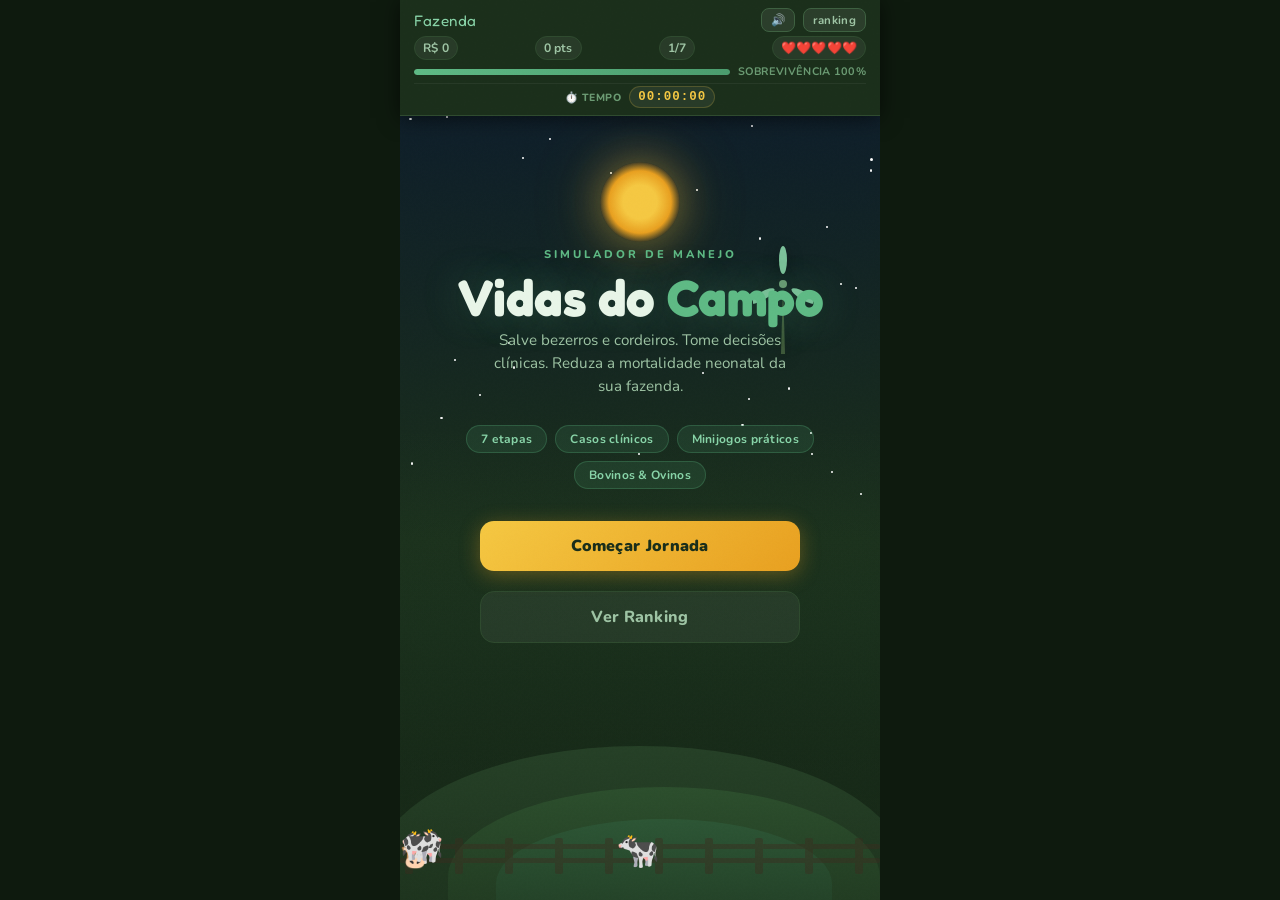
==== commit ec408274: "Update index.html" ====
--- a/index.html
+++ b/index.html
@@ -5,7 +5,7 @@
     <meta name="viewport" content="width=device-width, initial-scale=1.0, maximum-scale=1.0, user-scalable=no">
     <title>Vidas do Campo</title>
     <link href="https://fonts.googleapis.com/css2?family=Nunito:wght@400;600;700;800;900&family=Fredoka+One&display=swap" rel="stylesheet">
-    <link rel="stylesheet" href="style2.css">
+    <link rel="stylesheet" href="style.css">
 </head>
 <body>
 <div id="app">
@@ -259,7 +259,7 @@
     </div>
 
 </div>
-<script src="script2.js"></script>
+<script src="script.js"></script>
 <script>
 // ===== SPLASH STARS =====
 (function() {
--- a/style.css
+++ b/style.css
@@ -0,0 +1,1464 @@
+/* ===== RESET & BASE ===== */
+*, *::before, *::after { box-sizing: border-box; margin: 0; padding: 0; }
+
+:root {
+    --earth1: #1a2e1a;
+    --earth2: #2d4a2d;
+    --earth3: #3d6b3d;
+    --green1: #4a9c6d;
+    --green2: #5eba85;
+    --green3: #88d4a8;
+    --green4: #c8f0da;
+    --amber: #e8a020;
+    --amber2: #f5c842;
+    --red: #d94040;
+    --blue: #3a7fc1;
+    --purple: #7c3aad;
+    --bg: #0e1a0e;
+    --bg2: #152015;
+    --card: #1c2e1c;
+    --card2: #243524;
+    --text: #e8f5e8;
+    --text2: #9ec4a4;
+    --text3: #6a9a72;
+    --border: #2e4a2e;
+    --border2: #3d6040;
+    --glow: rgba(94,186,133,0.25);
+    --shadow: 0 8px 32px rgba(0,0,0,0.5);
+    --shadow2: 0 2px 12px rgba(0,0,0,0.4);
+    --r: 16px;
+    --font: 'Nunito', sans-serif;
+    --font-title: 'Fredoka One', cursive;
+}
+
+html, body {
+    height: 100%;
+    font-family: var(--font);
+    background: var(--bg);
+    color: var(--text);
+    overflow: hidden;
+}
+
+#app {
+    width: 100%;
+    max-width: 480px;
+    height: 100vh;
+    margin: 0 auto;
+    position: relative;
+    overflow: hidden;
+    background: var(--bg);
+}
+
+#app::before {
+    content: '';
+    position: fixed;
+    inset: 0;
+    max-width: 480px;
+    left: 50%;
+    transform: translateX(-50%);
+    background-image: url("data:image/svg+xml,%3Csvg viewBox='0 0 256 256' xmlns='http://www.w3.org/2000/svg'%3E%3Cfilter id='noise'%3E%3CfeTurbulence type='fractalNoise' baseFrequency='0.9' numOctaves='4' stitchTiles='stitch'/%3E%3C/filter%3E%3Crect width='100%25' height='100%25' filter='url(%23noise)' opacity='0.03'/%3E%3C/svg%3E");
+    pointer-events: none;
+    z-index: 1000;
+    opacity: 0.4;
+}
+
+/* ===== SCREENS ===== */
+.screen {
+    position: absolute;
+    inset: 0;
+    display: flex;
+    flex-direction: column;
+    align-items: center;
+    overflow-y: auto;
+    padding-top: 96px;
+    opacity: 0;
+    pointer-events: none;
+    transform: translateX(40px);
+    transition: opacity .3s ease, transform .3s ease;
+}
+.screen.active {
+    opacity: 1;
+    pointer-events: all;
+    transform: translateX(0);
+}
+.screen-pad { padding: 106px 16px 24px; }
+
+/* ===== HUD ===== */
+#hud {
+    position: fixed;
+    top: 0; left: 50%;
+    transform: translateX(-50%);
+    width: 100%;
+    max-width: 480px;
+    background: var(--earth1);
+    border-bottom: 1px solid var(--border);
+    color: var(--text);
+    z-index: 100;
+    padding: 8px 14px 7px;
+    box-shadow: 0 2px 20px rgba(0,0,0,0.6);
+}
+.hud-row {
+    display: flex;
+    justify-content: space-between;
+    align-items: center;
+    margin-bottom: 4px;
+}
+#hud-farm {
+    font-family: var(--font-title);
+    font-size: .95rem;
+    letter-spacing: .5px;
+    color: var(--green3);
+}
+#hud button {
+    background: rgba(255,255,255,.07);
+    border: 1px solid var(--border2);
+    color: var(--text2);
+    border-radius: 8px;
+    padding: 3px 9px;
+    font-size: .72rem;
+    cursor: pointer;
+    font-family: var(--font);
+    font-weight: 700;
+    transition: all .2s;
+    letter-spacing: .3px;
+}
+#hud button:active { background: var(--border2); }
+.hud-stat {
+    font-size: .76rem;
+    font-weight: 700;
+    background: rgba(255,255,255,.06);
+    padding: 3px 8px;
+    border-radius: 20px;
+    border: 1px solid var(--border);
+    color: var(--text2);
+    letter-spacing: .2px;
+}
+.survival-track {
+    flex: 1;
+    height: 6px;
+    background: rgba(255,255,255,.08);
+    border-radius: 99px;
+    margin-right: 8px;
+    overflow: hidden;
+}
+.survival-fill {
+    height: 100%;
+    width: 100%;
+    background: linear-gradient(90deg, var(--green1), var(--amber2));
+    border-radius: 99px;
+    transition: width .6s ease, background .4s;
+    box-shadow: 0 0 8px var(--glow);
+}
+.survival-label {
+    font-size: .68rem;
+    font-weight: 700;
+    white-space: nowrap;
+    color: var(--text3);
+    letter-spacing: .3px;
+    text-transform: uppercase;
+}
+
+/* ===== SPLASH ===== */
+#screen-splash {
+    background: var(--bg);
+    justify-content: center;
+    gap: 0;
+    padding-top: 0 !important;
+    overflow: hidden;
+}
+#screen-splash::after {
+    content: '';
+    position: absolute;
+    bottom: -20px; left: -20px; right: -20px;
+    height: 55%;
+    background: linear-gradient(180deg, transparent 0%, rgba(74,156,109,0.06) 40%, rgba(26,46,26,0.8) 100%);
+    pointer-events: none;
+}
+.splash-bg {
+    position: absolute;
+    inset: 0;
+    overflow: hidden;
+    pointer-events: none;
+}
+.splash-hills {
+    position: absolute;
+    bottom: 0; left: 0; right: 0;
+    height: 45%;
+}
+.splash-hill {
+    position: absolute;
+    bottom: 0;
+    border-radius: 50% 50% 0 0 / 80% 80% 0 0;
+    opacity: 0.85;
+}
+.splash-hill-1 { width: 110%; left: -5%; height: 38%; background: var(--earth2); }
+.splash-hill-2 { width: 90%; left: 10%; height: 28%; background: var(--earth3); }
+.splash-hill-3 { width: 70%; left: 20%; height: 20%; background: var(--green1); opacity: 0.5; }
+.splash-star {
+    position: absolute;
+    width: 2px; height: 2px;
+    background: #fff;
+    border-radius: 50%;
+    animation: twinkle var(--d, 3s) ease-in-out infinite var(--delay, 0s);
+}
+@keyframes twinkle {
+    0%, 100% { opacity: 0.2; transform: scale(1); }
+    50% { opacity: 1; transform: scale(1.5); }
+}
+.splash-sun {
+    position: absolute;
+    top: 18%; left: 50%;
+    transform: translateX(-50%);
+    width: 80px; height: 80px;
+    border-radius: 50%;
+    background: radial-gradient(circle, var(--amber2) 30%, var(--amber) 55%, transparent 75%);
+    box-shadow: 0 0 40px rgba(245,200,66,0.4), 0 0 80px rgba(232,160,32,0.2);
+    animation: sunPulse 4s ease-in-out infinite;
+}
+@keyframes sunPulse {
+    0%, 100% { box-shadow: 0 0 40px rgba(245,200,66,0.4), 0 0 80px rgba(232,160,32,0.2); }
+    50% { box-shadow: 0 0 60px rgba(245,200,66,0.6), 0 0 120px rgba(232,160,32,0.3); }
+}
+.splash-content {
+    position: relative;
+    z-index: 10;
+    display: flex;
+    flex-direction: column;
+    align-items: center;
+    justify-content: center;
+    height: 100%;
+    padding: 0 24px;
+    text-align: center;
+    gap: 0;
+}
+.splash-eyebrow {
+    font-size: .7rem;
+    font-weight: 800;
+    letter-spacing: 3px;
+    text-transform: uppercase;
+    color: var(--green2);
+    margin-bottom: 10px;
+    opacity: 0;
+    animation: fadeUp .6s .3s ease forwards;
+}
+.splash-title {
+    font-family: var(--font-title);
+    font-size: 3.2rem;
+    color: var(--text);
+    text-align: center;
+    line-height: 1;
+    margin-bottom: 6px;
+    opacity: 0;
+    animation: fadeUp .6s .5s ease forwards;
+    text-shadow: 0 0 40px rgba(94,186,133,0.3);
+}
+.splash-title span { color: var(--green2); }
+.splash-tagline {
+    font-size: .95rem;
+    color: var(--text2);
+    text-align: center;
+    line-height: 1.5;
+    margin-bottom: 28px;
+    opacity: 0;
+    animation: fadeUp .6s .7s ease forwards;
+    max-width: 300px;
+}
+.splash-pills {
+    display: flex;
+    gap: 8px;
+    margin-bottom: 32px;
+    flex-wrap: wrap;
+    justify-content: center;
+    opacity: 0;
+    animation: fadeUp .6s .9s ease forwards;
+}
+.splash-pill {
+    background: rgba(94,186,133,0.12);
+    border: 1px solid rgba(94,186,133,0.25);
+    color: var(--green3);
+    border-radius: 99px;
+    padding: 5px 14px;
+    font-size: .75rem;
+    font-weight: 700;
+    letter-spacing: .3px;
+}
+.splash-btns {
+    display: flex;
+    flex-direction: column;
+    gap: 10px;
+    width: 100%;
+    max-width: 320px;
+    opacity: 0;
+    animation: fadeUp .6s 1.1s ease forwards;
+}
+@keyframes fadeUp {
+    from { opacity: 0; transform: translateY(20px); }
+    to { opacity: 1; transform: translateY(0); }
+}
+
+/* ===== SETUP ===== */
+#screen-setup { background: var(--bg); }
+.setup-hero {
+    text-align: center;
+    padding: 20px 16px 0;
+    width: 100%;
+}
+.setup-hero span { font-size: 2.5rem; display: block; margin-bottom: 4px; }
+.setup-hero h2 { font-family: var(--font-title); font-size: 1.8rem; color: var(--text); }
+.setup-hero p { color: var(--text2); font-size: .9rem; margin-top: 4px; }
+
+.card {
+    background: var(--card);
+    border-radius: var(--r);
+    box-shadow: var(--shadow);
+    padding: 20px;
+    margin: 14px 16px;
+    width: calc(100% - 32px);
+    border: 1px solid var(--border);
+}
+.field-label {
+    display: block;
+    font-weight: 700;
+    color: var(--text2);
+    margin-bottom: 6px;
+    margin-top: 12px;
+    font-size: .85rem;
+    text-transform: uppercase;
+    letter-spacing: .5px;
+}
+input[type=text] {
+    width: 100%;
+    padding: 12px 14px;
+    border: 1.5px solid var(--border);
+    border-radius: 12px;
+    font-family: var(--font);
+    font-size: 1rem;
+    color: var(--text);
+    background: var(--bg2);
+    outline: none;
+    transition: border .2s;
+}
+input[type=text]:focus { border-color: var(--green2); }
+.species-grid {
+    display: grid;
+    grid-template-columns: 1fr 1fr;
+    gap: 10px;
+    margin: 10px 0;
+}
+.species-card {
+    background: var(--bg2);
+    border: 2px solid var(--border);
+    border-radius: 14px;
+    padding: 16px 10px;
+    text-align: center;
+    cursor: pointer;
+    transition: all .2s;
+    position: relative;
+}
+.species-card span { font-size: 2.2rem; display: block; }
+.species-card strong { display: block; font-size: .95rem; color: var(--text); margin: 4px 0 2px; }
+.species-card small { color: var(--text3); font-size: .78rem; }
+.species-card.selected {
+    border-color: var(--green2);
+    background: rgba(94,186,133,0.1);
+    box-shadow: 0 0 0 3px rgba(94,186,133,.2);
+}
+.species-card:active { transform: scale(.97); }
+.diff-tag {
+    margin-top: 6px;
+    display: inline-block;
+    border-radius: 99px;
+    padding: 2px 10px;
+    font-size: .72rem;
+    font-weight: 700;
+}
+.diff-tag.easy { background: rgba(94,186,133,0.15); color: var(--green2); }
+.diff-tag.hard { background: rgba(217,64,64,0.15); color: var(--red); }
+.mode-desc {
+    background: var(--bg2);
+    border-radius: 10px;
+    padding: 10px 12px;
+    font-size: .85rem;
+    color: var(--text2);
+    margin: 8px 0 16px;
+    border-left: 3px solid var(--green2);
+}
+
+/* ===== BUTTONS ===== */
+.btn {
+    display: block;
+    width: 100%;
+    padding: 14px;
+    border: none;
+    border-radius: 14px;
+    font-family: var(--font);
+    font-size: 1rem;
+    font-weight: 800;
+    cursor: pointer;
+    transition: all .2s;
+    margin-bottom: 10px;
+    letter-spacing: .3px;
+}
+.btn:active { transform: scale(.97); }
+.btn-primary {
+    background: linear-gradient(135deg, var(--green1), var(--earth3));
+    color: #fff;
+    box-shadow: 0 4px 20px rgba(74,156,109,.35);
+    border: 1px solid rgba(255,255,255,.1);
+}
+.btn-primary:hover { box-shadow: 0 6px 28px rgba(74,156,109,.5); }
+.btn-yellow {
+    background: linear-gradient(135deg, var(--amber2), var(--amber));
+    color: var(--earth1);
+    box-shadow: 0 4px 20px rgba(232,160,32,.35);
+    font-weight: 900;
+}
+.btn-ghost {
+    background: rgba(255,255,255,.05);
+    color: var(--text2);
+    border: 1.5px solid var(--border);
+}
+.btn-outline {
+    background: transparent;
+    color: var(--green2);
+    border: 1.5px solid var(--border2);
+}
+.btn-purple {
+    background: linear-gradient(135deg, #9d50d4, var(--purple));
+    color: #fff;
+    box-shadow: 0 4px 20px rgba(124,58,173,.35);
+}
+
+/* ===== STATION INTRO ===== */
+.intro-card-header {
+    text-align: center;
+    padding: 20px 16px 0;
+    width: 100%;
+}
+.station-badge {
+    background: var(--earth3);
+    color: var(--green3);
+    border-radius: 99px;
+    padding: 4px 14px;
+    font-size: .72rem;
+    font-weight: 800;
+    display: inline-block;
+    margin-bottom: 10px;
+    letter-spacing: 1px;
+    text-transform: uppercase;
+    border: 1px solid var(--border2);
+}
+.intro-emoji { font-size: 3rem; display: block; margin-bottom: 8px; }
+.intro-title { font-family: var(--font-title); font-size: 1.7rem; color: var(--text); }
+.intro-body { color: var(--text2); line-height: 1.7; font-size: .93rem; }
+.intro-effect-item {
+    display: flex;
+    align-items: center;
+    gap: 10px;
+    background: var(--bg2);
+    border-radius: 10px;
+    padding: 9px 12px;
+    margin-bottom: 6px;
+    border: 1px solid var(--border);
+    font-size: .88rem;
+    font-weight: 600;
+    color: var(--text2);
+}
+
+/* ===== QUIZ ===== */
+#screen-quiz { background: var(--bg); padding-top: 100px; }
+.quiz-header {
+    display: flex;
+    justify-content: space-between;
+    align-items: center;
+    width: 100%;
+    margin-bottom: 8px;
+}
+.quiz-progress-dots { display: flex; gap: 6px; }
+.q-dot {
+    width: 10px; height: 10px;
+    border-radius: 50%;
+    background: var(--border);
+    transition: all .3s;
+    border: 1px solid var(--border2);
+}
+.q-dot.correct { background: var(--green2); border-color: var(--green2); box-shadow: 0 0 6px var(--glow); }
+.q-dot.wrong { background: var(--red); border-color: var(--red); }
+.q-dot.active { background: var(--amber2); border-color: var(--amber); transform: scale(1.3); box-shadow: 0 0 8px rgba(245,200,66,0.5); }
+.counter-bubble {
+    background: var(--earth2);
+    color: var(--text2);
+    border-radius: 99px;
+    padding: 3px 11px;
+    font-size: .76rem;
+    font-weight: 700;
+    border: 1px solid var(--border);
+    letter-spacing: .3px;
+}
+.prog-track {
+    width: 100%;
+    height: 5px;
+    background: var(--border);
+    border-radius: 99px;
+    overflow: hidden;
+    margin-bottom: 10px;
+}
+.prog-fill {
+    height: 100%;
+    border-radius: 99px;
+    transition: width .1s linear;
+}
+#streak-banner {
+    display: none;
+    background: linear-gradient(90deg, #c45c20, var(--amber));
+    color: #fff;
+    border-radius: 10px;
+    padding: 8px 14px;
+    font-weight: 800;
+    font-size: .85rem;
+    margin-bottom: 8px;
+    text-align: center;
+    animation: pulse 1.2s ease-in-out infinite;
+    letter-spacing: .3px;
+}
+#streak-banner.show { display: block; }
+@keyframes pulse { 0%,100%{ transform: scale(1); } 50%{ transform: scale(1.015); } }
+.badge {
+    display: inline-block;
+    border-radius: 99px;
+    padding: 3px 12px;
+    font-size: .72rem;
+    font-weight: 800;
+    margin-bottom: 8px;
+    letter-spacing: .5px;
+    text-transform: uppercase;
+}
+.badge-easy { background: rgba(94,186,133,0.15); color: var(--green2); border: 1px solid rgba(94,186,133,0.25); }
+.badge-medium { background: rgba(232,160,32,0.15); color: var(--amber2); border: 1px solid rgba(232,160,32,0.25); }
+.badge-hard { background: rgba(217,64,64,0.15); color: #e06060; border: 1px solid rgba(217,64,64,0.25); }
+.badge-clinical { background: rgba(124,58,173,0.15); color: #b07ee0; border: 1px solid rgba(124,58,173,0.25); }
+.svg-box {
+    width: 100%;
+    background: var(--card);
+    border-radius: 14px;
+    border: 1px solid var(--border);
+    overflow: hidden;
+    margin-bottom: 12px;
+    min-height: 60px;
+    display: flex;
+    align-items: center;
+    justify-content: center;
+    font-size: 2.5rem;
+    padding: 12px;
+}
+.svg-box:empty { display: none; }
+.question-text {
+    font-size: 1rem;
+    font-weight: 700;
+    color: var(--text);
+    line-height: 1.55;
+    margin-bottom: 12px;
+    text-align: left;
+}
+#hint-bar { display: flex; align-items: center; gap: 8px; margin-bottom: 6px; }
+#btn-hint {
+    background: rgba(232,160,32,0.15);
+    color: var(--amber);
+    border: 1px solid rgba(232,160,32,0.3);
+    border-radius: 10px;
+    padding: 6px 14px;
+    font-family: var(--font);
+    font-size: .82rem;
+    font-weight: 700;
+    cursor: pointer;
+    transition: all .2s;
+}
+#btn-hint:disabled { opacity: .4; cursor: not-allowed; }
+.hint-cost { font-size: .73rem; color: var(--text3); font-weight: 600; }
+.hint-box {
+    background: rgba(232,160,32,0.08);
+    border: 1px solid rgba(232,160,32,0.2);
+    border-radius: 10px;
+    padding: 10px 12px;
+    font-size: .88rem;
+    color: var(--amber);
+    margin-bottom: 8px;
+    display: none;
+    font-style: italic;
+}
+.hint-box.show { display: block; }
+.options-grid { display: flex; flex-direction: column; gap: 8px; width: 100%; }
+.opt-btn {
+    width: 100%;
+    background: var(--card);
+    border: 1.5px solid var(--border);
+    border-radius: 13px;
+    padding: 12px 16px;
+    text-align: left;
+    font-family: var(--font);
+    font-size: .93rem;
+    font-weight: 600;
+    color: var(--text);
+    cursor: pointer;
+    transition: all .18s;
+    display: flex;
+    align-items: center;
+    gap: 10px;
+}
+.opt-btn:hover:not(:disabled) { border-color: var(--border2); background: var(--card2); transform: translateX(2px); }
+.opt-btn:active { transform: scale(.98); }
+.opt-btn.correct {
+    background: rgba(94,186,133,0.15);
+    border-color: var(--green2);
+    color: var(--green3);
+    animation: correctPop .3s ease;
+}
+@keyframes correctPop { 0%{ transform: scale(1); } 50%{ transform: scale(1.02); } 100%{ transform: scale(1); } }
+.opt-btn.wrong {
+    background: rgba(217,64,64,0.12);
+    border-color: var(--red);
+    color: #e08080;
+    animation: wrongShake .3s ease;
+}
+@keyframes wrongShake { 0%,100%{ transform: translateX(0); } 25%{ transform: translateX(-6px); } 75%{ transform: translateX(4px); } }
+.opt-letter {
+    min-width: 26px; height: 26px;
+    background: var(--bg2);
+    border-radius: 7px;
+    display: flex;
+    align-items: center;
+    justify-content: center;
+    font-weight: 800;
+    font-size: .8rem;
+    color: var(--text3);
+    flex-shrink: 0;
+    border: 1px solid var(--border);
+}
+.opt-btn.correct .opt-letter { background: var(--green2); color: var(--earth1); border-color: var(--green2); }
+.opt-btn.wrong .opt-letter { background: var(--red); color: #fff; border-color: var(--red); }
+#feedback-box {
+    display: none;
+    background: var(--card);
+    border-radius: 14px;
+    padding: 14px;
+    margin-top: 10px;
+    border: 1px solid var(--border);
+    box-shadow: var(--shadow2);
+    animation: slideUp .25s ease;
+}
+@keyframes slideUp { from{ opacity: 0; transform: translateY(10px); } to{ opacity: 1; transform: translateY(0); } }
+#feedback-box.show { display: block; }
+#feedback-title { font-size: 1rem; display: block; margin-bottom: 4px; font-weight: 800; }
+#feedback-desc { color: var(--text2); font-size: .86rem; line-height: 1.6; }
+
+/* ===== MINIGAME ===== */
+#screen-minigame { background: var(--bg); }
+.mg-header {
+    width: 100%;
+    background: var(--earth1);
+    border-bottom: 1px solid var(--border);
+    color: var(--text);
+    padding: 12px 16px 10px;
+    border-radius: 0 0 20px 20px;
+    margin-bottom: 14px;
+    text-align: center;
+    box-shadow: 0 4px 20px rgba(0,0,0,0.4);
+}
+.mg-mode-badge {
+    display: inline-block;
+    background: rgba(94,186,133,0.15);
+    border: 1px solid var(--border2);
+    color: var(--green2);
+    border-radius: 99px;
+    padding: 2px 12px;
+    font-size: .7rem;
+    font-weight: 700;
+    margin-bottom: 6px;
+    letter-spacing: .5px;
+    text-transform: uppercase;
+}
+.mg-header h2 { font-family: var(--font-title); font-size: 1.5rem; margin-bottom: 4px; color: var(--text); }
+.mg-header p { font-size: .83rem; opacity: .75; line-height: 1.4; color: var(--text2); }
+#mg-timer-bar-wrap {
+    width: 100%;
+    height: 5px;
+    background: rgba(255,255,255,.1);
+    border-radius: 99px;
+    overflow: hidden;
+    margin-top: 10px;
+}
+#mg-timer-bar {
+    height: 100%;
+    background: linear-gradient(90deg, var(--green2), var(--amber2));
+    border-radius: 99px;
+    transition: width .1s linear, background .3s;
+}
+.mg-progress-label {
+    font-size: .82rem;
+    font-weight: 700;
+    color: var(--text3);
+    text-align: center;
+    margin-bottom: 10px;
+    padding: 0 16px;
+    text-transform: uppercase;
+    letter-spacing: .5px;
+}
+.mg-area {
+    width: 100%;
+    padding: 0 16px;
+    flex: 1;
+    display: flex;
+    flex-direction: column;
+    gap: 8px;
+}
+
+/* ── Botões de diagnóstico / decisão ── */
+.mg-symptom-box {
+    background: var(--earth2);
+    border: 1px solid var(--border2);
+    color: var(--text);
+    border-radius: 16px;
+    padding: 16px;
+    text-align: center;
+    margin-bottom: 10px;
+    width: 100%;
+    box-shadow: var(--shadow2);
+}
+.mg-symptom-box .animal-emoji { font-size: 2.5rem; display: block; margin-bottom: 6px; }
+.mg-symptom-list { list-style: none; text-align: left; margin-top: 8px; }
+.mg-symptom-list li { padding: 4px 0; font-size: .87rem; color: var(--text2); }
+
+.mg-diag-btn {
+    background: var(--card);
+    border: 1.5px solid var(--border);
+    border-radius: 13px;
+    padding: 12px 16px;
+    font-family: var(--font);
+    font-size: .92rem;
+    font-weight: 700;
+    color: var(--text);
+    cursor: pointer;
+    width: 100%;
+    text-align: left;
+    transition: all .2s;
+    display: flex;
+    align-items: center;
+    gap: 8px;
+}
+.mg-diag-btn:hover:not(:disabled) { border-color: var(--border2); background: var(--card2); transform: translateX(2px); }
+.mg-diag-btn:active { transform: scale(.97); }
+.mg-diag-btn.selected-correct { background: rgba(94,186,133,0.15); border-color: var(--green2); color: var(--green3); }
+.mg-diag-btn.selected-wrong { background: rgba(217,64,64,0.12); border-color: var(--red); color: #e08080; }
+
+.mg-decision-case {
+    background: var(--card);
+    border: 1px solid var(--border);
+    border-radius: 14px;
+    padding: 14px;
+    text-align: center;
+    font-size: .93rem;
+    font-weight: 600;
+    color: var(--text2);
+    margin-bottom: 10px;
+    line-height: 1.5;
+}
+
+/* ── Grid de alvos ── */
+.mg-alvo-grid {
+    display: grid;
+    grid-template-columns: repeat(3, 1fr);
+    gap: 8px;
+}
+.mg-alvo-item {
+    background: var(--card);
+    border: 1.5px solid var(--border);
+    border-radius: 13px;
+    padding: 12px 8px;
+    text-align: center;
+    cursor: pointer;
+    transition: all .2s;
+    font-size: 1.6rem;
+}
+.mg-alvo-item span { display: block; font-size: .7rem; font-weight: 700; color: var(--text3); margin-top: 4px; }
+.mg-alvo-item:active { transform: scale(.93); }
+.mg-alvo-item.hit-correct { background: rgba(94,186,133,0.15); border-color: var(--green2); animation: pop .3s; }
+.mg-alvo-item.hit-wrong { background: rgba(217,64,64,0.12); border-color: var(--red); animation: shake .3s; }
+.mg-alvo-item.disabled { pointer-events: none; opacity: .4; }
+@keyframes pop { 0%{ transform: scale(1); } 50%{ transform: scale(1.2); } 100%{ transform: scale(1); } }
+@keyframes shake { 0%,100%{ transform: translateX(0); } 25%,75%{ transform: translateX(-4px); } 50%{ transform: translateX(4px); } }
+
+/* ── Errado ou Certo ── */
+.mg-erracerto-case {
+    background: var(--card);
+    border: 1px solid var(--border);
+    border-radius: 14px;
+    padding: 18px;
+    text-align: center;
+    font-size: .97rem;
+    font-weight: 600;
+    color: var(--text2);
+    margin-bottom: 14px;
+    line-height: 1.6;
+    min-height: 100px;
+    display: flex;
+    align-items: center;
+    justify-content: center;
+    transition: all .3s;
+}
+.mg-erracerto-case.flashing-correct { background: rgba(94,186,133,0.15); border-color: var(--green2); }
+.mg-erracerto-case.flashing-wrong { background: rgba(217,64,64,0.12); border-color: var(--red); }
+.mg-erracerto-btns { display: grid; grid-template-columns: 1fr 1fr; gap: 10px; }
+.mg-erracerto-btn {
+    padding: 18px;
+    border: none;
+    border-radius: 14px;
+    font-family: var(--font);
+    font-size: 1.5rem;
+    font-weight: 800;
+    cursor: pointer;
+    transition: all .2s;
+    border: 2px solid transparent;
+}
+.mg-erracerto-btn:active { transform: scale(.95); }
+.mg-erracerto-btn.yes { background: rgba(94,186,133,0.15); color: var(--green2); border-color: var(--border2); }
+.mg-erracerto-btn.no { background: rgba(217,64,64,0.12); color: #e06060; border-color: var(--border); }
+
+/* ── Score mini ── */
+.mg-score-mini {
+    background: rgba(94,186,133,0.1);
+    border-radius: 10px;
+    padding: 6px 12px;
+    font-weight: 700;
+    font-size: .83rem;
+    color: var(--green2);
+    text-align: center;
+    margin-bottom: 6px;
+    border: 1px solid var(--border);
+}
+
+/* ── Botão TAP (corrida do colostro) ── */
+.mg-tap-btn {
+    background: linear-gradient(135deg, var(--earth3), var(--green1));
+    border: 2px solid var(--green2);
+    border-radius: 20px;
+    padding: 28px 20px;
+    font-family: var(--font-title);
+    font-size: 2.6rem;
+    color: #fff;
+    cursor: pointer;
+    width: 100%;
+    text-align: center;
+    transition: transform .1s, box-shadow .2s;
+    box-shadow: 0 6px 24px rgba(74,156,109,.4);
+    line-height: 1.2;
+    user-select: none;
+    -webkit-user-select: none;
+}
+.mg-tap-btn span { display: block; font-family: var(--font); font-size: 1rem; font-weight: 800; margin-top: 6px; opacity: .9; }
+.mg-tap-btn:active { transform: scale(.93); box-shadow: 0 2px 10px rgba(74,156,109,.3); }
+
+/* ── Botão HOLD (mergulho iodo) ── */
+.mg-hold-btn {
+    background: linear-gradient(135deg, rgba(232,160,32,0.2), rgba(245,200,66,0.15));
+    border: 2px solid var(--amber);
+    border-radius: 20px;
+    padding: 30px 20px;
+    font-family: var(--font-title);
+    font-size: 2.4rem;
+    color: var(--amber2);
+    cursor: pointer;
+    width: 100%;
+    text-align: center;
+    transition: all .2s;
+    box-shadow: 0 4px 20px rgba(232,160,32,.25);
+    line-height: 1.2;
+    user-select: none;
+    -webkit-user-select: none;
+    touch-action: none;
+    position: relative;
+    overflow: hidden;
+}
+.mg-hold-btn span { display: block; font-family: var(--font); font-size: .95rem; font-weight: 800; margin-top: 6px; }
+.mg-hold-btn.holding {
+    border-color: var(--amber2);
+    box-shadow: 0 0 30px rgba(245,200,66,.5);
+    animation: holdPulse .4s ease-in-out infinite;
+}
+@keyframes holdPulse { 0%,100%{ transform: scale(1); } 50%{ transform: scale(1.03); } }
+
+/* ── Termômetro visual ── */
+.mg-thermometer-display {
+    display: flex;
+    flex-direction: column;
+    align-items: center;
+    gap: 10px;
+    padding: 16px;
+    background: var(--card);
+    border-radius: 16px;
+    border: 1px solid var(--border);
+    margin-bottom: 12px;
+}
+.therm-tube {
+    width: 28px;
+    height: 100px;
+    background: rgba(255,255,255,0.08);
+    border-radius: 99px;
+    border: 2px solid var(--border2);
+    overflow: hidden;
+    display: flex;
+    align-items: flex-end;
+    position: relative;
+}
+.therm-mercury {
+    width: 100%;
+    background: linear-gradient(180deg, #e06060, #d94040);
+    border-radius: 99px;
+    transition: height .8s ease;
+    min-height: 8px;
+}
+.therm-reading {
+    font-family: var(--font-title);
+    font-size: 2rem;
+    color: var(--text);
+    letter-spacing: 1px;
+}
+
+/* ── Calendário vacinal ── */
+.mg-vaccine-timeline {
+    display: flex;
+    align-items: center;
+    gap: 8px;
+    background: var(--card);
+    border-radius: 14px;
+    padding: 16px;
+    border: 1px solid var(--border);
+    margin-bottom: 12px;
+    overflow-x: auto;
+}
+.vt-label {
+    font-size: .72rem;
+    font-weight: 800;
+    color: var(--text3);
+    white-space: nowrap;
+    letter-spacing: .5px;
+}
+.vt-track {
+    display: flex;
+    align-items: center;
+    gap: 6px;
+    flex: 1;
+    justify-content: space-between;
+}
+.vt-point {
+    background: var(--bg2);
+    border: 2px solid var(--border);
+    border-radius: 10px;
+    padding: 10px 8px;
+    font-size: .72rem;
+    font-weight: 800;
+    color: var(--text2);
+    cursor: pointer;
+    text-align: center;
+    transition: all .2s;
+    min-width: 48px;
+    white-space: nowrap;
+}
+.vt-point:active { transform: scale(.93); }
+.vt-point.correct-point { border-color: rgba(94,186,133,0.4); background: rgba(94,186,133,0.08); color: var(--green3); }
+.vt-point.vt-selected-correct { background: rgba(94,186,133,0.3); border-color: var(--green2); color: #fff; animation: pop .3s; }
+.vt-point.vt-selected-wrong { background: rgba(217,64,64,0.2); border-color: var(--red); color: #e08080; animation: shake .3s; }
+.vt-point.vt-highlight { box-shadow: 0 0 0 3px var(--green2); }
+
+/* ── Animal SVG para injeção ── */
+.mg-animal-svg {
+    background: var(--card);
+    border-radius: 16px;
+    border: 1px solid var(--border);
+    padding: 12px;
+    margin-bottom: 10px;
+}
+.inj-zone { cursor: pointer; transition: all .2s; }
+.inj-zone:hover { opacity: 0.8 !important; }
+
+/* ── Resultado do minigame ── */
+#mg-result {
+    display: none;
+    flex-direction: column;
+    align-items: center;
+    justify-content: center;
+    gap: 12px;
+    padding: 24px 16px;
+    text-align: center;
+}
+#mg-result.show { display: flex; }
+#mg-result-icon { font-size: 3.5rem; }
+#mg-result-title {
+    font-family: var(--font-title);
+    font-size: 1.8rem;
+    color: var(--text);
+}
+.mg-consequence {
+    background: var(--card);
+    border-radius: 12px;
+    padding: 12px 16px;
+    border: 1px solid var(--border);
+    font-size: .88rem;
+    color: var(--text2);
+    line-height: 1.5;
+    max-width: 340px;
+}
+
+/* ===== REPORT ===== */
+.section-title {
+    font-family: var(--font-title);
+    font-size: 1.6rem;
+    color: var(--text);
+    margin-bottom: 4px;
+    text-align: center;
+}
+.section-sub {
+    color: var(--text2);
+    font-size: .88rem;
+    text-align: center;
+    margin-bottom: 16px;
+}
+.report-row {
+    display: flex;
+    justify-content: space-between;
+    align-items: center;
+    padding: 10px 0;
+    border-bottom: 1px solid var(--border);
+}
+.report-label { font-size: .88rem; color: var(--text3); font-weight: 600; }
+.report-value { font-weight: 800; color: var(--text); font-size: .93rem; }
+.report-value.green { color: var(--green2); }
+.vet-tip {
+    background: rgba(94,186,133,0.06);
+    border-radius: 10px;
+    padding: 12px;
+    margin-top: 12px;
+    border-left: 3px solid var(--green2);
+}
+.vet-tip strong { font-size: .85rem; color: var(--green2); display: block; margin-bottom: 4px; }
+.vet-tip p { font-size: .84rem; color: var(--text2); line-height: 1.6; }
+
+/* ===== FINAL ===== */
+.final-hero {
+    text-align: center;
+    padding: 20px 16px 0;
+    width: 100%;
+}
+.final-trophy {
+    font-size: 4.5rem;
+    display: block;
+    animation: trophyBounce 2s ease-in-out infinite;
+    filter: drop-shadow(0 0 20px rgba(245,200,66,0.5));
+}
+@keyframes trophyBounce {
+    0%,100% { transform: translateY(0) rotate(-3deg); }
+    50% { transform: translateY(-10px) rotate(3deg); }
+}
+.final-title-text { font-family: var(--font-title); font-size: 2rem; color: var(--text); margin: 10px 0 4px; }
+.final-sub { color: var(--text2); font-size: .88rem; }
+
+/* ===== RANKING ===== */
+.rank-item {
+    background: var(--card);
+    border-radius: 14px;
+    padding: 12px 16px;
+    margin-bottom: 8px;
+    border: 1px solid var(--border);
+    display: flex;
+    align-items: center;
+    gap: 12px;
+    transition: border-color .2s;
+}
+.rank-item:first-child { border-color: rgba(255,215,0,0.4); background: rgba(255,215,0,0.05); }
+.rank-pos {
+    width: 32px; height: 32px;
+    border-radius: 50%;
+    background: var(--bg2);
+    border: 1px solid var(--border);
+    display: flex;
+    align-items: center;
+    justify-content: center;
+    font-weight: 800;
+    color: var(--text2);
+    flex-shrink: 0;
+    font-size: .88rem;
+}
+.rank-pos.gold { background: rgba(255,215,0,0.2); color: #ffd700; border-color: rgba(255,215,0,0.4); }
+.rank-pos.silver { background: rgba(192,192,192,0.15); color: #c0c0c0; border-color: rgba(192,192,192,0.3); }
+.rank-pos.bronze { background: rgba(205,127,50,0.15); color: #cd7f32; border-color: rgba(205,127,50,0.3); }
+.rank-info { flex: 1; }
+.rank-name { font-weight: 800; font-size: .93rem; color: var(--text); }
+.rank-meta { font-size: .76rem; color: var(--text3); }
+.rank-score { font-weight: 800; color: var(--green2); }
+
+/* ===== ANIMATIONS ===== */
+.score-float {
+    position: fixed;
+    font-family: var(--font-title);
+    font-size: 1.4rem;
+    color: var(--green2);
+    pointer-events: none;
+    z-index: 999;
+    animation: floatUp .9s forwards;
+    text-shadow: 0 2px 8px rgba(0,0,0,0.5);
+}
+.score-float.negative { color: var(--red); }
+@keyframes floatUp {
+    0%{ transform: translateY(0) scale(1); opacity: 1; }
+    30%{ transform: translateY(-20px) scale(1.2); opacity: 1; }
+    100%{ transform: translateY(-70px) scale(0.9); opacity: 0; }
+}
+.particle {
+    position: fixed;
+    pointer-events: none;
+    z-index: 998;
+    border-radius: 50%;
+    animation: particleFly var(--dur, .8s) ease-out forwards;
+}
+@keyframes particleFly {
+    0%{ transform: translate(0,0) scale(1); opacity: 1; }
+    100%{ transform: translate(var(--tx, 0), var(--ty, -60px)) scale(0); opacity: 0; }
+}
+
+/* ===== MISC ===== */
+::-webkit-scrollbar { width: 4px; }
+::-webkit-scrollbar-track { background: var(--bg); }
+::-webkit-scrollbar-thumb { background: var(--border2); border-radius: 99px; }
+.screen.active { background: var(--bg); }
+#screen-splash.active, #screen-setup.active, #screen-station-intro.active { background: var(--bg); }
+
+/* ── Narrativa das estações ── */
+.narrative-box {
+    background: var(--earth2);
+    border: 1px solid var(--border2);
+    border-radius: 12px;
+    padding: 12px 14px;
+    margin: 0 16px 10px;
+    font-size: .88rem;
+    color: var(--text2);
+    font-style: italic;
+    line-height: 1.6;
+    border-left: 3px solid var(--amber);
+}
+
+/* ── Indicador de minigame em breve ── */
+.mg-incoming-banner {
+    background: linear-gradient(135deg, rgba(124,58,173,0.2), rgba(157,80,212,0.15));
+    border: 1px solid rgba(124,58,173,0.4);
+    border-radius: 10px;
+    padding: 8px 14px;
+    font-size: .8rem;
+    font-weight: 800;
+    color: #b07ee0;
+    text-align: center;
+    letter-spacing: .3px;
+    animation: pulse 1.5s ease-in-out infinite;
+}
+
+/* ── Prioridade (tap-to-order) ── */
+.mg-priority-item {
+    background: var(--card);
+    border: 1.5px solid var(--border);
+    border-radius: 13px;
+    padding: 12px 16px;
+    font-family: var(--font);
+    font-size: .88rem;
+    font-weight: 700;
+    color: var(--text);
+    cursor: pointer;
+    display: flex;
+    align-items: center;
+    gap: 10px;
+    transition: all .2s;
+    user-select: none;
+}
+.mg-priority-item.placed { background: rgba(94,186,133,0.1); border-color: var(--green2); color: var(--green3); }
+.mg-priority-item.wrong-place { background: rgba(217,64,64,0.1); border-color: var(--red); color: #e08080; }
+/* ===== NEW ADDITIONS ===== */
+
+/* ── HUD Timer Row ── */
+.hud-timer-row {
+    justify-content: center;
+    gap: 8px;
+    margin-bottom: 0;
+    padding-top: 2px;
+    border-top: 1px solid rgba(255,255,255,0.05);
+}
+.hud-timer-label {
+    font-size: .65rem;
+    font-weight: 800;
+    color: var(--text3);
+    text-transform: uppercase;
+    letter-spacing: .5px;
+}
+.hud-timer-stat {
+    font-family: 'Courier New', monospace !important;
+    font-size: .78rem !important;
+    letter-spacing: 1px !important;
+    color: var(--amber2) !important;
+    border-color: rgba(245,200,66,0.2) !important;
+}
+
+/* ── Turbine Animation ── */
+@keyframes turbineSpin {
+    from { transform: rotate(0deg); }
+    to { transform: rotate(360deg); }
+}
+
+/* ── Splash sky gradient ── */
+.splash-sky {
+    position: absolute;
+    inset: 0;
+    background: linear-gradient(180deg, #0b1a2e 0%, #1a2e1a 60%, var(--bg) 100%);
+}
+
+/* ── Clouds ── */
+.splash-cloud {
+    position: absolute;
+    background: rgba(255,255,255,0.06);
+    border-radius: 50px;
+    pointer-events: none;
+}
+.splash-cloud::before, .splash-cloud::after {
+    content: '';
+    position: absolute;
+    background: inherit;
+    border-radius: 50%;
+}
+.cloud-1 {
+    width: 120px; height: 30px;
+    top: 22%; left: -140px;
+    animation: cloudDrift 20s linear infinite;
+}
+.cloud-1::before { width: 50px; height: 40px; top: -20px; left: 15px; }
+.cloud-1::after { width: 35px; height: 30px; top: -15px; left: 55px; }
+.cloud-2 {
+    width: 90px; height: 22px;
+    top: 32%; left: -110px;
+    animation: cloudDrift 28s linear infinite 8s;
+    opacity: 0.5;
+}
+.cloud-2::before { width: 40px; height: 32px; top: -18px; left: 10px; }
+.cloud-3 {
+    width: 70px; height: 18px;
+    top: 18%; left: -90px;
+    animation: cloudDrift 22s linear infinite 14s;
+    opacity: 0.4;
+}
+@keyframes cloudDrift {
+    0% { left: -160px; }
+    100% { left: 520px; }
+}
+
+/* ── Turbine position on splash ── */
+.splash-turbine {
+    position: absolute;
+    top: 26%;
+    right: 14%;
+    z-index: 5;
+    filter: drop-shadow(0 4px 8px rgba(0,0,0,0.4));
+}
+
+/* ── Animals Layer ── */
+.splash-animals-layer {
+    position: absolute;
+    bottom: 28px;
+    left: 0; right: 0;
+    height: 64px;
+    z-index: 6;
+    pointer-events: none;
+}
+.splash-animal {
+    position: absolute;
+    font-size: 2.2rem;
+    line-height: 1;
+}
+/* Cow A — walks right to left, then flips back */
+.cow-a {
+    bottom: 8px;
+    animation: cowWalkRL 14s linear infinite;
+}
+/* Calf — follows Cow A with slight lag */
+.calf-a {
+    bottom: 4px;
+    font-size: 1.5rem;
+    animation: cowWalkRL 14s linear infinite 1.5s;
+}
+/* Cow B — walks left to right (opposite) */
+.cow-b {
+    bottom: 10px;
+    animation: cowWalkLR 18s linear infinite 4s;
+    transform: scaleX(-1);
+}
+/* Cow C — grazing (head bobs down/up) */
+.cow-c {
+    bottom: 4px;
+    left: 45%;
+    animation: cowGraze 2.5s ease-in-out infinite;
+}
+
+@keyframes cowWalkRL {
+    0%   { left: 105%; transform: scaleX(1); }
+    48%  { left: -15%; transform: scaleX(1); }
+    50%  { left: -15%; transform: scaleX(-1); }
+    98%  { left: 105%; transform: scaleX(-1); }
+    100% { left: 105%; transform: scaleX(1); }
+}
+@keyframes cowWalkLR {
+    0%   { left: -15%; transform: scaleX(-1); }
+    48%  { left: 105%; transform: scaleX(-1); }
+    50%  { left: 105%; transform: scaleX(1); }
+    98%  { left: -15%; transform: scaleX(1); }
+    100% { left: -15%; transform: scaleX(-1); }
+}
+@keyframes cowGraze {
+    0%, 100% { transform: translateY(0); }
+    30%, 70% { transform: translateY(6px); }
+    50% { transform: translateY(8px); }
+}
+
+/* ── Fence decoration ── */
+.splash-fence {
+    position: absolute;
+    bottom: 18px;
+    left: 0; right: 0;
+    z-index: 5;
+    pointer-events: none;
+    opacity: 0.6;
+}
+
+/* ── Clinical Case Section ── */
+.clinical-case-section {
+    background: linear-gradient(135deg, rgba(58,127,193,0.1), rgba(124,58,173,0.08));
+    border: 1px solid rgba(58,127,193,0.3);
+    border-radius: 16px;
+    padding: 16px;
+    margin: 12px 0;
+    width: 100%;
+}
+.clinical-case-header {
+    font-family: var(--font-title);
+    font-size: 1.1rem;
+    color: #7ab8e8;
+    margin-bottom: 12px;
+    display: flex;
+    align-items: center;
+    gap: 6px;
+    letter-spacing: 0.3px;
+}
+.clinical-case-content {
+    font-size: .9rem;
+    color: var(--text2);
+    line-height: 1.7;
+}
+.cc-scenario {
+    background: rgba(0,0,0,0.25);
+    border-radius: 10px;
+    padding: 12px 14px;
+    margin-bottom: 10px;
+    font-style: italic;
+    border-left: 3px solid #3a7fc1;
+    color: var(--text);
+}
+.cc-findings {
+    display: flex;
+    flex-wrap: wrap;
+    gap: 6px;
+    margin: 8px 0;
+}
+.cc-finding-tag {
+    background: rgba(255,255,255,0.06);
+    border: 1px solid var(--border2);
+    border-radius: 8px;
+    padding: 4px 10px;
+    font-size: .78rem;
+    font-weight: 700;
+    color: var(--text3);
+}
+.cc-diagnosis {
+    background: rgba(94,186,133,0.08);
+    border: 1px solid rgba(94,186,133,0.2);
+    border-radius: 10px;
+    padding: 10px 12px;
+    margin: 8px 0;
+    font-weight: 700;
+    color: var(--green3);
+    font-size: .88rem;
+}
+.cc-treatment {
+    background: rgba(245,200,66,0.06);
+    border: 1px solid rgba(245,200,66,0.15);
+    border-radius: 10px;
+    padding: 10px 12px;
+    margin-top: 8px;
+    font-size: .86rem;
+    color: var(--text2);
+    line-height: 1.6;
+}
+.cc-treatment strong { color: var(--amber2); display: block; margin-bottom: 4px; }
+
+/* ── Sounds visual feedback ── */
+.sound-ripple {
+    position: fixed;
+    border-radius: 50%;
+    pointer-events: none;
+    z-index: 997;
+    border: 2px solid currentColor;
+    animation: soundRipple 0.6s ease-out forwards;
+}
+@keyframes soundRipple {
+    0% { transform: scale(0.5); opacity: 0.8; }
+    100% { transform: scale(2.5); opacity: 0; }
+}
+
+/* ── Ranking time display ── */
+.rank-time {
+    font-size: .72rem;
+    font-weight: 700;
+    color: var(--amber2);
+    background: rgba(245,200,66,0.08);
+    border: 1px solid rgba(245,200,66,0.15);
+    border-radius: 6px;
+    padding: 2px 7px;
+    margin-left: 4px;
+    font-family: 'Courier New', monospace;
+}
+
+/* ── HUD taller to accommodate timer ── */
+#screen-quiz { padding-top: 112px; }
+.screen { padding-top: 112px; }
+.screen-pad { padding: 120px 16px 24px; }
+
+/* ── Contexto inline do caso clínico no quiz ── */
+.cc-context-inline {
+    background: linear-gradient(135deg, rgba(58,127,193,0.12), rgba(124,58,173,0.08));
+    border: 1px solid rgba(58,127,193,0.35);
+    border-left: 3px solid #3a7fc1;
+    border-radius: 12px;
+    padding: 12px 14px;
+    margin-bottom: 10px;
+    animation: slideUp .25s ease;
+}
+.cc-context-label {
+    display: inline-block;
+    font-size: .68rem;
+    font-weight: 800;
+    letter-spacing: .8px;
+    text-transform: uppercase;
+    color: #7ab8e8;
+    margin-bottom: 6px;
+    background: rgba(58,127,193,0.15);
+    border-radius: 6px;
+    padding: 2px 8px;
+}
+.cc-context-inline p {
+    font-size: .88rem;
+    color: var(--text2);
+    line-height: 1.6;
+    font-style: italic;
+    margin: 0;
+}
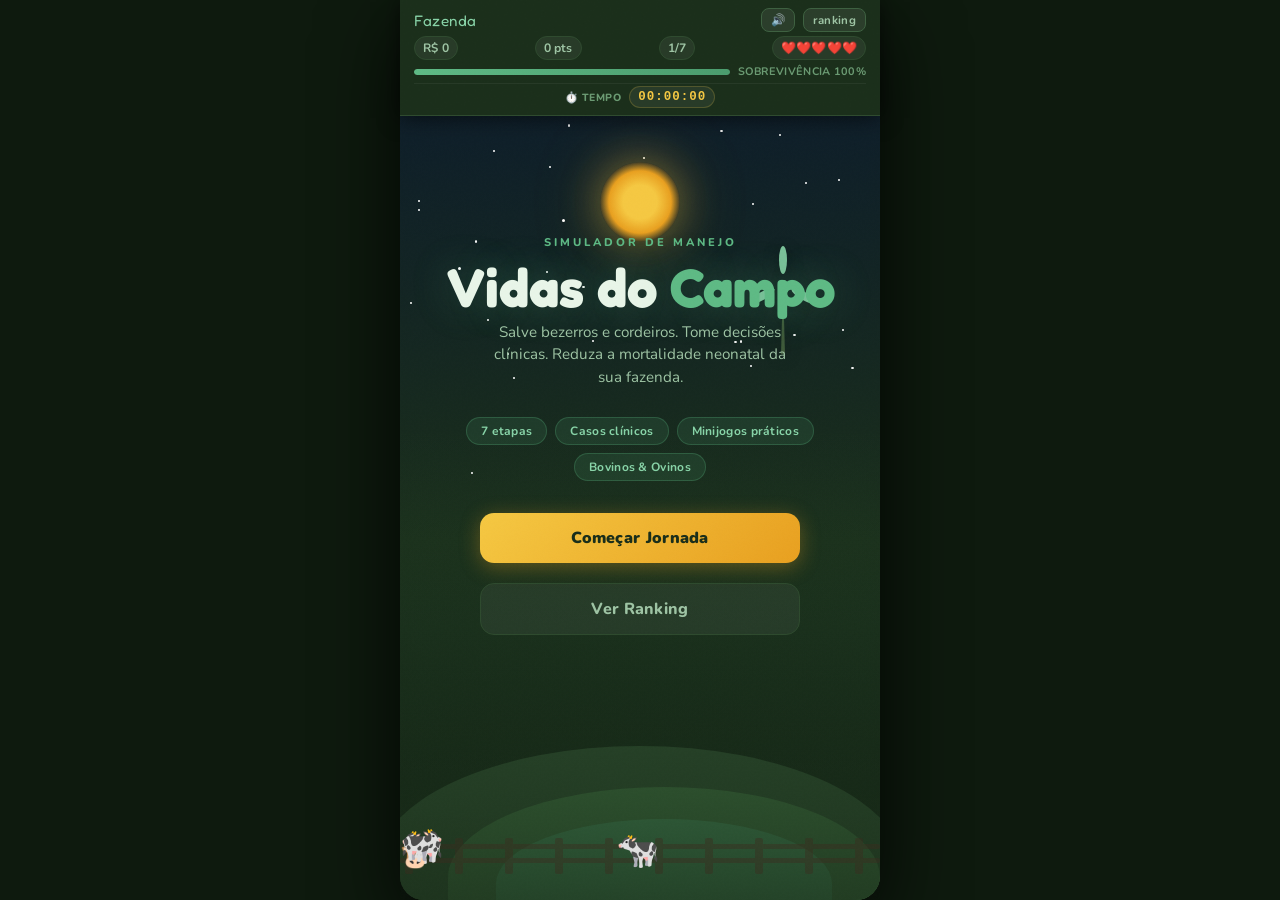
==== commit 6bfb667e: "Enhance index.html with mobile meta tags Added meta tags for mobile web app capabilities and viewpor" ====
--- a/index.html
+++ b/index.html
@@ -2,7 +2,10 @@
 <html lang="pt-BR">
 <head>
     <meta charset="UTF-8">
-    <meta name="viewport" content="width=device-width, initial-scale=1.0, maximum-scale=1.0, user-scalable=no">
+    <meta name="viewport" content="width=device-width, initial-scale=1.0, maximum-scale=1.0, user-scalable=no, viewport-fit=cover">
+    <meta name="mobile-web-app-capable" content="yes">
+    <meta name="apple-mobile-web-app-capable" content="yes">
+    <meta name="apple-mobile-web-app-status-bar-style" content="black-translucent">
     <title>Vidas do Campo</title>
     <link href="https://fonts.googleapis.com/css2?family=Nunito:wght@400;600;700;800;900&family=Fredoka+One&display=swap" rel="stylesheet">
     <link rel="stylesheet" href="style.css">
--- a/style.css
+++ b/style.css
@@ -37,12 +37,15 @@
     background: var(--bg);
     color: var(--text);
     overflow: hidden;
+    /* Mobile: allow touch-action for scrollable children */
+    touch-action: pan-y;
 }
 
 #app {
     width: 100%;
     max-width: 480px;
     height: 100vh;
+    height: 100dvh; /* dynamic viewport height for mobile browsers */
     margin: 0 auto;
     position: relative;
     overflow: hidden;
@@ -70,18 +73,23 @@
     flex-direction: column;
     align-items: center;
     overflow-y: auto;
+    overflow-x: hidden;
+    -webkit-overflow-scrolling: touch; /* smooth scroll on iOS */
+    overscroll-behavior: contain;
     padding-top: 96px;
     opacity: 0;
     pointer-events: none;
     transform: translateX(40px);
     transition: opacity .3s ease, transform .3s ease;
+    /* ensure content isn't cut off at the bottom */
+    padding-bottom: env(safe-area-inset-bottom, 20px);
 }
 .screen.active {
     opacity: 1;
     pointer-events: all;
     transform: translateX(0);
 }
-.screen-pad { padding: 106px 16px 24px; }
+.screen-pad { padding: 106px 16px calc(24px + env(safe-area-inset-bottom, 0px)); }
 
 /* ===== HUD ===== */
 #hud {
@@ -652,7 +660,11 @@
 #feedback-desc { color: var(--text2); font-size: .86rem; line-height: 1.6; }
 
 /* ===== MINIGAME ===== */
-#screen-minigame { background: var(--bg); }
+#screen-minigame { 
+    background: var(--bg);
+    overflow-y: auto;
+    -webkit-overflow-scrolling: touch;
+}
 .mg-header {
     width: 100%;
     background: var(--earth1);
@@ -1429,9 +1441,16 @@
 }
 
 /* ── HUD taller to accommodate timer ── */
-#screen-quiz { padding-top: 112px; }
-.screen { padding-top: 112px; }
-.screen-pad { padding: 120px 16px 24px; }
+#screen-quiz { 
+    padding-top: 112px;
+    padding-bottom: calc(80px + env(safe-area-inset-bottom, 0px));
+}
+.screen { 
+    padding-top: 112px;
+}
+.screen-pad { 
+    padding: 120px 16px calc(24px + env(safe-area-inset-bottom, 0px));
+}
 
 /* ── Contexto inline do caso clínico no quiz ── */
 .cc-context-inline {
@@ -1462,3 +1481,114 @@
     font-style: italic;
     margin: 0;
 }
+
+/* ===== RESPONSIVE / MOBILE FIXES ===== */
+
+/* ── HUD compacto em telas muito pequenas (< 360px) ── */
+@media (max-width: 359px) {
+    .hud-stat {
+        font-size: .66rem;
+        padding: 2px 5px;
+    }
+    #hud-farm { font-size: .82rem; }
+    .hud-timer-stat { font-size: .7rem !important; }
+    .survival-label { font-size: .6rem; }
+}
+
+/* ── Telas médias mobile (360–480px) ── */
+@media (max-width: 480px) {
+    /* HUD mais compacto */
+    #hud { padding: 6px 12px 5px; }
+    .hud-row { margin-bottom: 3px; }
+    
+    /* Quiz: garante scroll total do conteúdo */
+    #screen-quiz {
+        padding-left: 14px;
+        padding-right: 14px;
+    }
+
+    /* Opções de resposta: fonte menor em telas pequenas */
+    .opt-btn {
+        font-size: .88rem;
+        padding: 11px 14px;
+    }
+    
+    /* Texto da questão */
+    .question-text {
+        font-size: .95rem;
+    }
+    
+    /* Cards menores */
+    .card { margin: 10px 12px; padding: 16px; width: calc(100% - 24px); }
+
+    /* Splash title menor */
+    .splash-title { font-size: 2.6rem; }
+    
+    /* Minijogo: área com scroll */
+    #screen-minigame {
+        overflow-y: auto;
+        -webkit-overflow-scrolling: touch;
+    }
+
+    /* Botões do HUD menores */
+    #hud button { font-size: .68rem; padding: 3px 7px; }
+}
+
+/* ── Tablets e desktop (> 480px): centralizado com max-width ── */
+@media (min-width: 481px) {
+    #app {
+        box-shadow: 0 0 80px rgba(0,0,0,0.7);
+        border-radius: 0;
+    }
+    /* Tela splash: mantém aparência original */
+    .splash-title { font-size: 3.4rem; }
+}
+
+/* ── Desktop largo (> 768px): aparência de app centrado ── */
+@media (min-width: 768px) {
+    body { 
+        display: flex; 
+        align-items: center; 
+        justify-content: center;
+        min-height: 100vh;
+    }
+    #app { 
+        height: min(100vh, 900px);
+        height: min(100dvh, 900px);
+        border-radius: 24px;
+        box-shadow: 0 24px 80px rgba(0,0,0,0.8);
+        overflow: hidden;
+    }
+    #hud {
+        border-radius: 0; /* HUD não tem border-radius pois é fixo dentro do #app */
+    }
+}
+
+/* ── Garante que telas com notch/barra inferior sejam respeitadas ── */
+@supports (padding-bottom: env(safe-area-inset-bottom)) {
+    .screen {
+        padding-bottom: max(20px, env(safe-area-inset-bottom));
+    }
+    #screen-quiz {
+        padding-bottom: max(80px, calc(80px + env(safe-area-inset-bottom)));
+    }
+}
+
+/* ── Fix: conteúdo do quiz nunca fica escondido atrás do HUD ── */
+#screen-quiz .options-grid {
+    /* Garante espaço suficiente no final para scroll */
+    margin-bottom: 20px;
+}
+
+/* ── Fix: feedback-box sempre visível com scroll ── */
+#feedback-box {
+    /* Não usa position fixed, sempre dentro do fluxo de scroll */
+    position: relative;
+    z-index: 1;
+}
+
+/* ── Fix: minigame result sempre scrollável ── */
+#mg-result {
+    position: relative;
+    z-index: 1;
+}
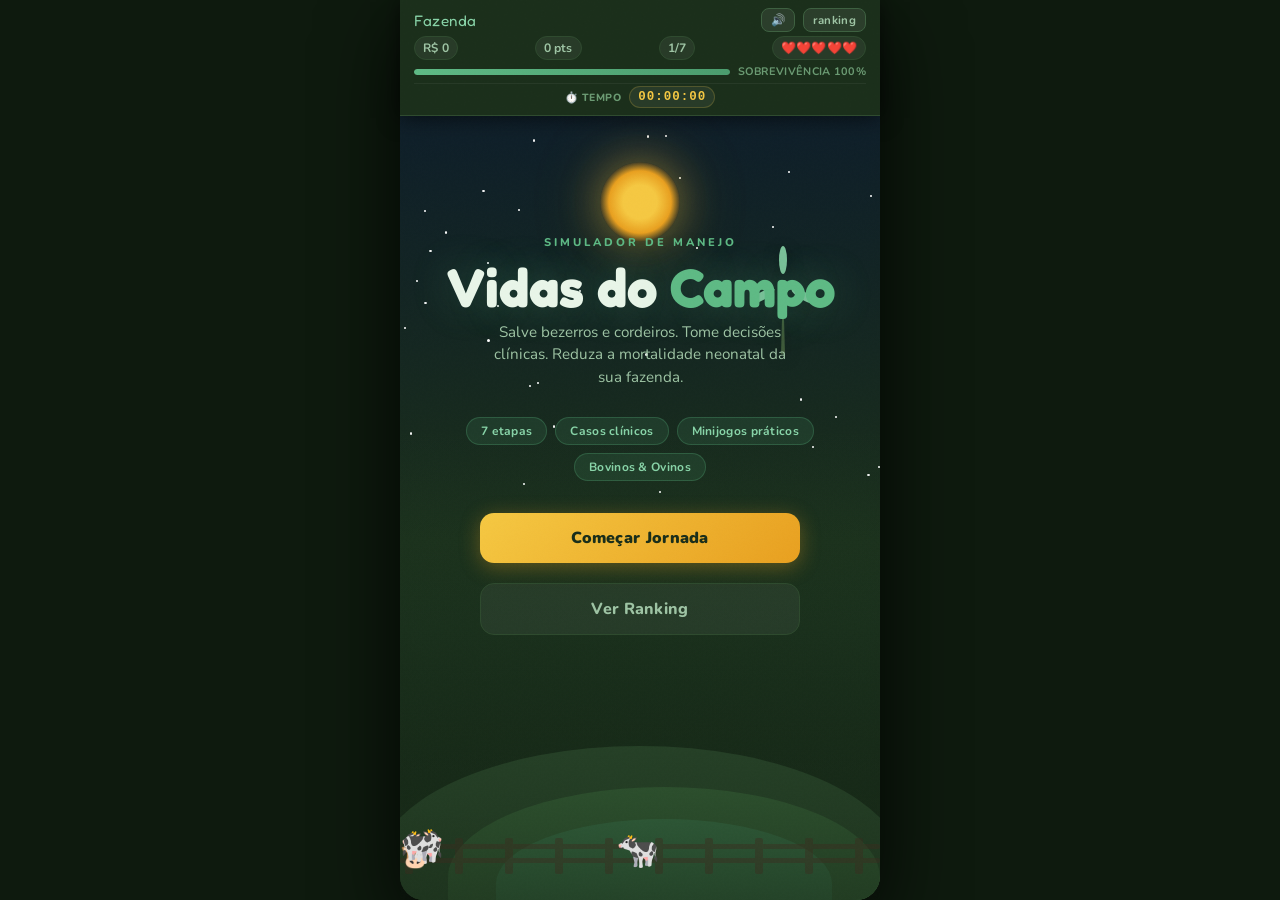
==== commit 057e3935: "Fix HTML structure by removing inline styles" ====
--- a/index.html
+++ b/index.html
@@ -174,7 +174,7 @@
     </div>
 
     <!-- ===== QUIZ ===== -->
-    <div id="screen-quiz" class="screen" style="padding:14px 16px 80px;">
+    <div id="screen-quiz" class="screen">
         <div class="quiz-header">
             <div class="quiz-progress-dots" id="progress-dots"></div>
             <span class="counter-bubble" id="quiz-counter">1/5</span>
--- a/style.css
+++ b/style.css
@@ -65,6 +65,10 @@
     opacity: 0.4;
 }
 
+:root {
+    --hud-h: 150px; /* fallback — JS will override with real measured value */
+}
+
 /* ===== SCREENS ===== */
 .screen {
     position: absolute;
@@ -74,14 +78,13 @@
     align-items: center;
     overflow-y: auto;
     overflow-x: hidden;
-    -webkit-overflow-scrolling: touch; /* smooth scroll on iOS */
+    -webkit-overflow-scrolling: touch;
     overscroll-behavior: contain;
-    padding-top: 96px;
+    padding-top: var(--hud-h, 150px); /* JS sets --hud-h to real HUD height */
     opacity: 0;
     pointer-events: none;
     transform: translateX(40px);
     transition: opacity .3s ease, transform .3s ease;
-    /* ensure content isn't cut off at the bottom */
     padding-bottom: env(safe-area-inset-bottom, 20px);
 }
 .screen.active {
@@ -89,7 +92,7 @@
     pointer-events: all;
     transform: translateX(0);
 }
-.screen-pad { padding: 106px 16px calc(24px + env(safe-area-inset-bottom, 0px)); }
+.screen-pad { padding: var(--hud-h, 150px) 16px calc(24px + env(safe-area-inset-bottom, 0px)); }
 
 /* ===== HUD ===== */
 #hud {
@@ -474,7 +477,13 @@
 }
 
 /* ===== QUIZ ===== */
-#screen-quiz { background: var(--bg); padding-top: 100px; }
+#screen-quiz { 
+    background: var(--bg); 
+    padding-top: var(--hud-h, 150px);
+    padding-left: 16px;
+    padding-right: 16px;
+    padding-bottom: calc(80px + env(safe-area-inset-bottom, 0px));
+}
 .quiz-header {
     display: flex;
     justify-content: space-between;
@@ -1440,16 +1449,19 @@
     font-family: 'Courier New', monospace;
 }
 
-/* ── HUD taller to accommodate timer ── */
+/* ── HUD height: padding controlled by JS via --hud-h ── */
 #screen-quiz { 
-    padding-top: 112px;
+    padding-top: var(--hud-h, 150px);
     padding-bottom: calc(80px + env(safe-area-inset-bottom, 0px));
 }
 .screen { 
-    padding-top: 112px;
+    padding-top: var(--hud-h, 150px);
 }
 .screen-pad { 
-    padding: 120px 16px calc(24px + env(safe-area-inset-bottom, 0px));
+    padding-top: var(--hud-h, 150px);
+    padding-left: 16px;
+    padding-right: 16px;
+    padding-bottom: calc(24px + env(safe-area-inset-bottom, 0px));
 }
 
 /* ── Contexto inline do caso clínico no quiz ── */
@@ -1567,6 +1579,7 @@
 /* ── Garante que telas com notch/barra inferior sejam respeitadas ── */
 @supports (padding-bottom: env(safe-area-inset-bottom)) {
     .screen {
+        /* padding-top is controlled by JS via --hud-h, only override bottom */
         padding-bottom: max(20px, env(safe-area-inset-bottom));
     }
     #screen-quiz {
